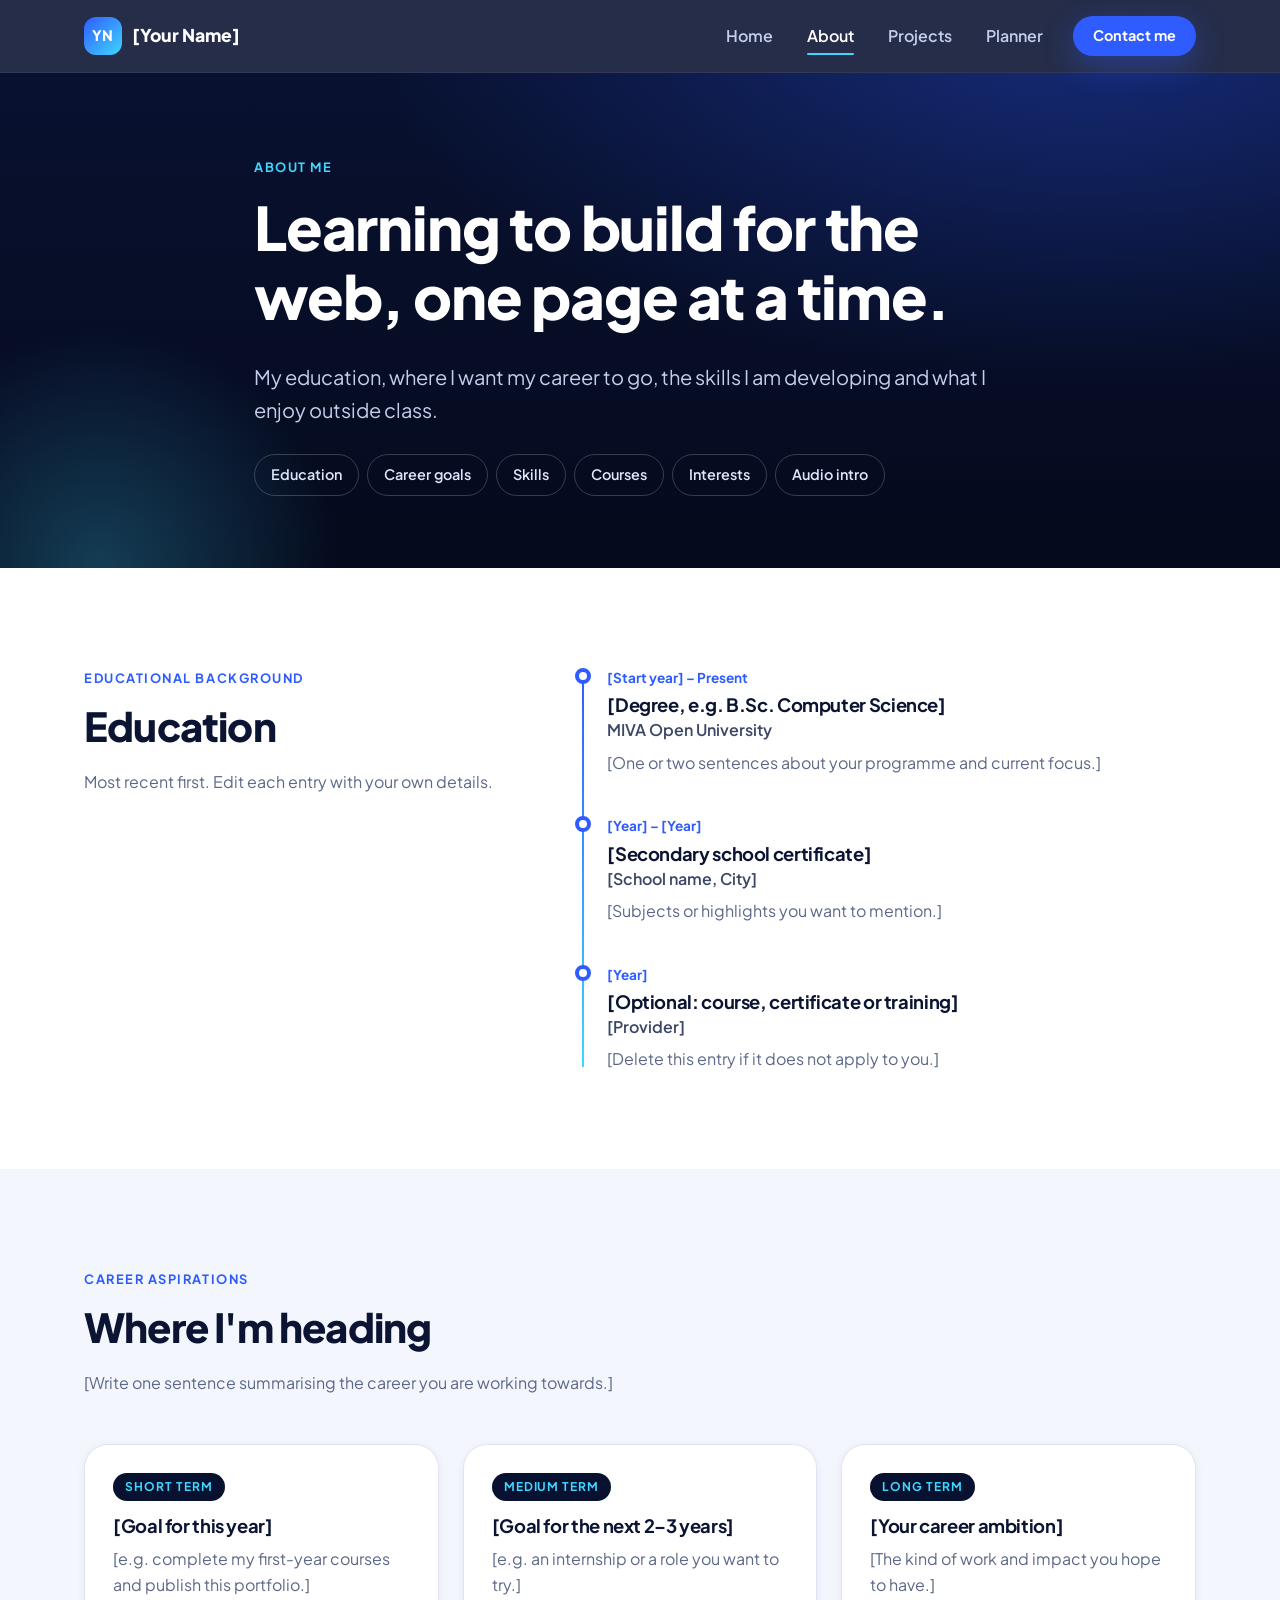
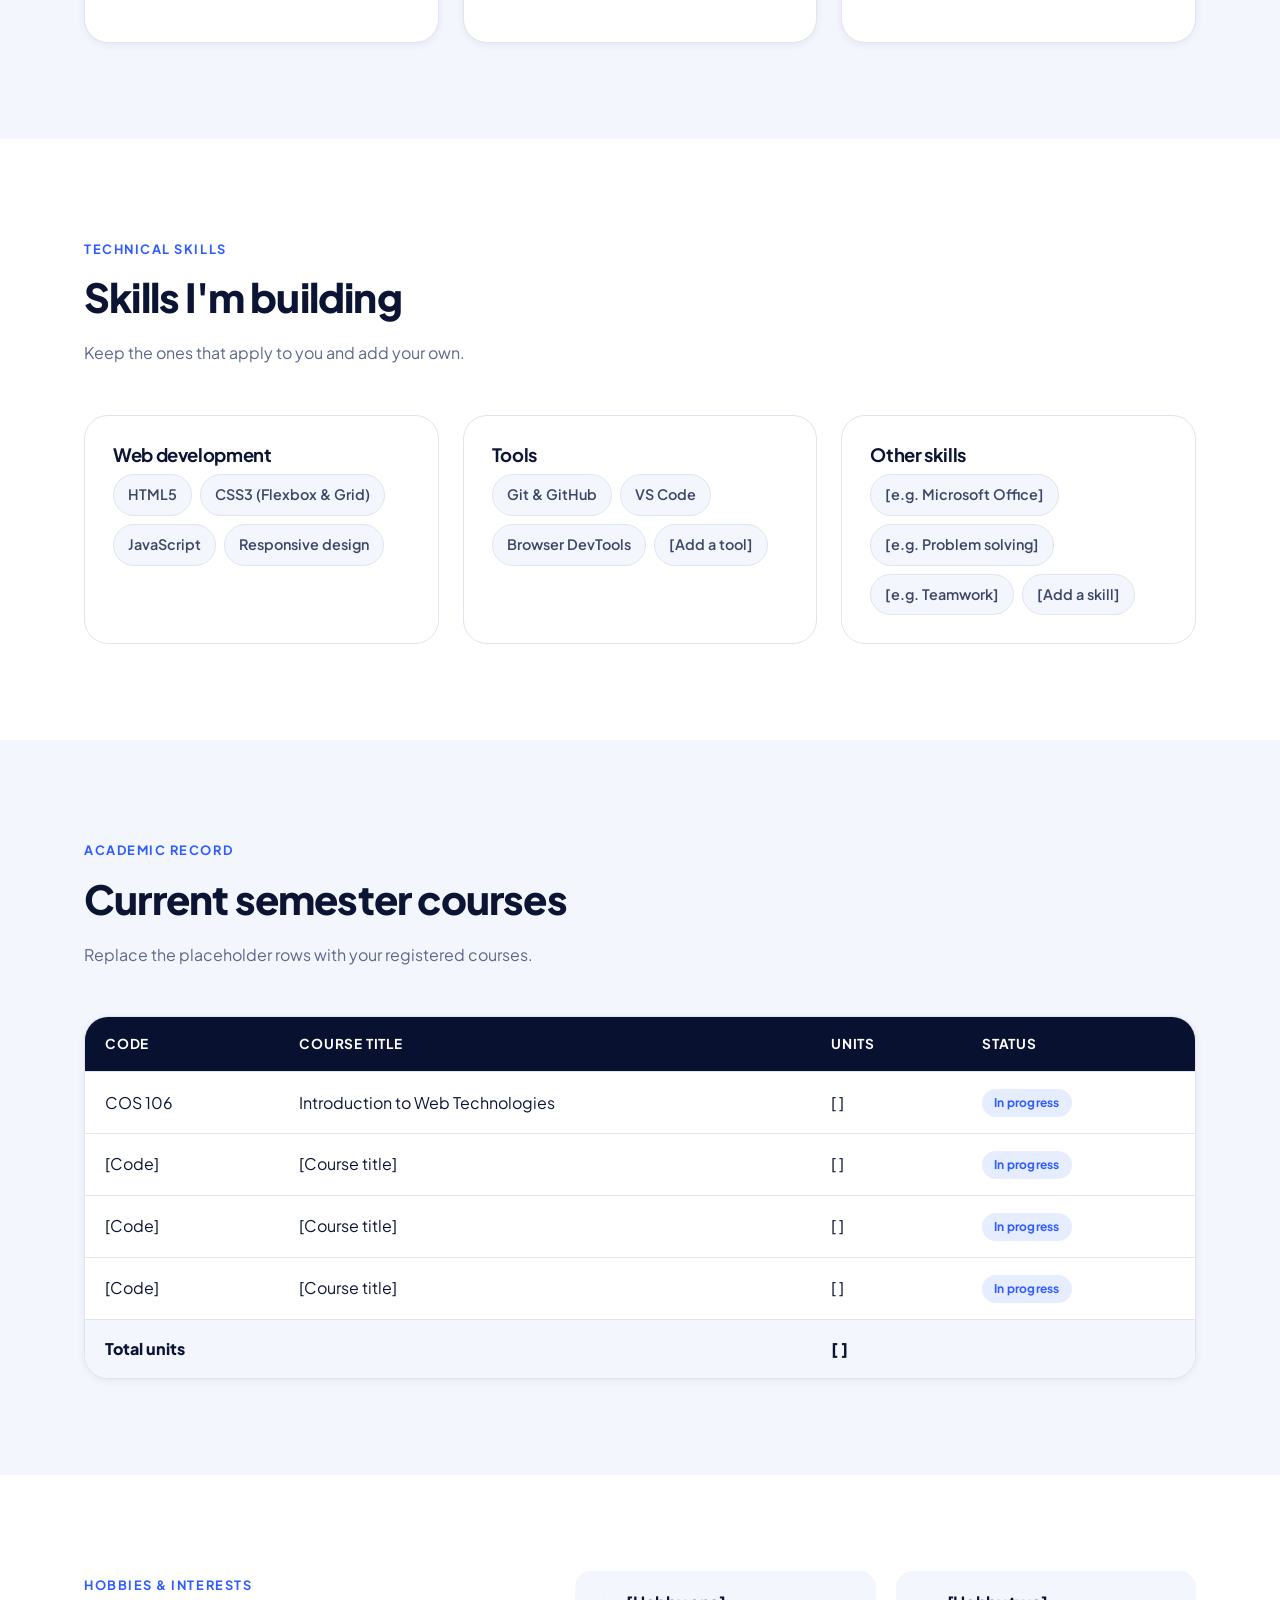
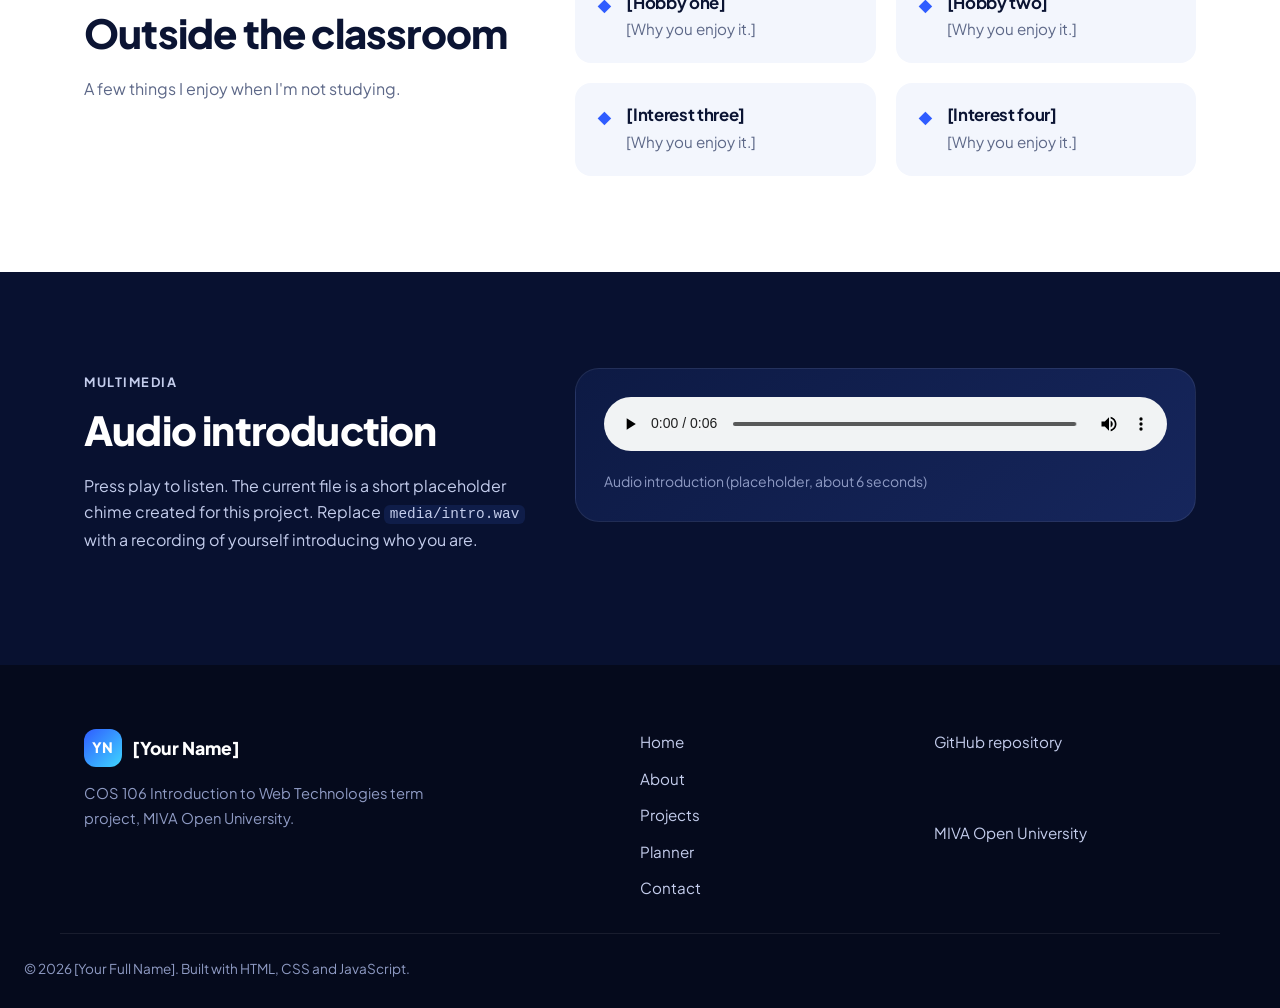
==== about.html @ 50771d1c "Add COS 106 student portfolio website Five-page responsive portfolio (home, about, projects, planner" ====
<!DOCTYPE html>
<html lang="en">
<head>
  <meta charset="UTF-8">
  <meta name="viewport" content="width=device-width, initial-scale=1.0">
  <meta name="description" content="Education, career aspirations, skills and interests of [Your Full Name].">
  <title>About | [Your Full Name] — Student Portfolio</title>
  <link rel="icon" href="images/favicon.svg" type="image/svg+xml">
  <link rel="preconnect" href="https://fonts.googleapis.com">
  <link rel="preconnect" href="https://fonts.gstatic.com" crossorigin>
  <link href="https://fonts.googleapis.com/css2?family=Plus+Jakarta+Sans:wght@400;500;600;700;800&display=swap" rel="stylesheet">
  <link rel="stylesheet" href="css/style.css">
</head>
<body>
  <a class="skip-link" href="#main">Skip to main content</a>

  <header class="site-header">
    <nav class="nav container" aria-label="Main navigation">
      <a class="brand" href="index.html" aria-label="Home">
        <span class="brand-mark" aria-hidden="true">YN</span>
        <span class="brand-text">[Your Name]</span>
      </a>
      <button class="nav-toggle" type="button" aria-expanded="false" aria-controls="nav-menu">
        <span class="nav-toggle-bar"></span><span class="nav-toggle-bar"></span><span class="nav-toggle-bar"></span>
        <span class="visually-hidden">Toggle menu</span>
      </button>
      <ul class="nav-menu" id="nav-menu">
        <li><a href="index.html">Home</a></li>
        <li><a href="about.html" aria-current="page">About</a></li>
        <li><a href="projects.html">Projects</a></li>
        <li><a href="planner.html">Planner</a></li>
        <li><a href="contact.html" class="btn btn-primary btn-sm">Contact me</a></li>
      </ul>
    </nav>
  </header>

  <main id="main">
    <section class="page-hero">
      <div class="hero-glow" aria-hidden="true"></div>
      <div class="container page-hero-inner reveal">
        <p class="eyebrow">About me</p>
        <h1>Learning to build for the web, one page at a time.</h1>
        <p class="lead">My education, where I want my career to go, the skills I am developing and what I enjoy outside class.</p>
        <nav class="chip-nav" aria-label="On this page">
          <a href="#education">Education</a>
          <a href="#career">Career goals</a>
          <a href="#skills">Skills</a>
          <a href="#courses">Courses</a>
          <a href="#interests">Interests</a>
          <a href="#audio">Audio intro</a>
        </nav>
      </div>
    </section>

    <!-- ===== Education ===== -->
    <section class="section" id="education" aria-labelledby="education-title">
      <div class="container split">
        <div class="reveal">
          <p class="eyebrow eyebrow-dark">Educational background</p>
          <h2 id="education-title">Education</h2>
          <p class="muted">Most recent first. Edit each entry with your own details.</p>
        </div>
        <!-- EDIT: replace each placeholder entry with your real education history -->
        <ol class="timeline reveal">
          <li>
            <span class="timeline-date">[Start year] – Present</span>
            <h3>[Degree, e.g. B.Sc. Computer Science]</h3>
            <p class="timeline-place">MIVA Open University</p>
            <p>[One or two sentences about your programme and current focus.]</p>
          </li>
          <li>
            <span class="timeline-date">[Year] – [Year]</span>
            <h3>[Secondary school certificate]</h3>
            <p class="timeline-place">[School name, City]</p>
            <p>[Subjects or highlights you want to mention.]</p>
          </li>
          <li>
            <span class="timeline-date">[Year]</span>
            <h3>[Optional: course, certificate or training]</h3>
            <p class="timeline-place">[Provider]</p>
            <p>[Delete this entry if it does not apply to you.]</p>
          </li>
        </ol>
      </div>
    </section>

    <!-- ===== Career aspirations ===== -->
    <section class="section section-alt" id="career" aria-labelledby="career-title">
      <div class="container">
        <div class="section-head reveal">
          <p class="eyebrow eyebrow-dark">Career aspirations</p>
          <h2 id="career-title">Where I'm heading</h2>
          <p class="muted">[Write one sentence summarising the career you are working towards.]</p>
        </div>
        <ul class="card-grid card-grid-3">
          <li class="card reveal">
            <span class="card-step">Short term</span>
            <h3>[Goal for this year]</h3>
            <p>[e.g. complete my first-year courses and publish this portfolio.]</p>
          </li>
          <li class="card reveal">
            <span class="card-step">Medium term</span>
            <h3>[Goal for the next 2–3 years]</h3>
            <p>[e.g. an internship or a role you want to try.]</p>
          </li>
          <li class="card reveal">
            <span class="card-step">Long term</span>
            <h3>[Your career ambition]</h3>
            <p>[The kind of work and impact you hope to have.]</p>
          </li>
        </ul>
      </div>
    </section>

    <!-- ===== Technical skills ===== -->
    <section class="section" id="skills" aria-labelledby="skills-title">
      <div class="container">
        <div class="section-head reveal">
          <p class="eyebrow eyebrow-dark">Technical skills</p>
          <h2 id="skills-title">Skills I'm building</h2>
          <p class="muted">Keep the ones that apply to you and add your own.</p>
        </div>
        <div class="skills-grid">
          <div class="skill-group reveal">
            <h3>Web development</h3>
            <ul class="tag-list">
              <li>HTML5</li>
              <li>CSS3 (Flexbox &amp; Grid)</li>
              <li>JavaScript</li>
              <li>Responsive design</li>
            </ul>
          </div>
          <div class="skill-group reveal">
            <h3>Tools</h3>
            <ul class="tag-list">
              <li>Git &amp; GitHub</li>
              <li>VS Code</li>
              <li>Browser DevTools</li>
              <li>[Add a tool]</li>
            </ul>
          </div>
          <div class="skill-group reveal">
            <h3>Other skills</h3>
            <ul class="tag-list">
              <li>[e.g. Microsoft Office]</li>
              <li>[e.g. Problem solving]</li>
              <li>[e.g. Teamwork]</li>
              <li>[Add a skill]</li>
            </ul>
          </div>
        </div>
      </div>
    </section>

    <!-- ===== Current courses (table) ===== -->
    <section class="section section-alt" id="courses" aria-labelledby="courses-title">
      <div class="container">
        <div class="section-head reveal">
          <p class="eyebrow eyebrow-dark">Academic record</p>
          <h2 id="courses-title">Current semester courses</h2>
          <p class="muted">Replace the placeholder rows with your registered courses.</p>
        </div>
        <div class="table-wrap reveal">
          <table class="data-table">
            <caption class="visually-hidden">Courses registered this semester</caption>
            <thead>
              <tr>
                <th scope="col">Code</th>
                <th scope="col">Course title</th>
                <th scope="col">Units</th>
                <th scope="col">Status</th>
              </tr>
            </thead>
            <tbody>
              <tr>
                <td data-label="Code">COS 106</td>
                <td data-label="Course title">Introduction to Web Technologies</td>
                <td data-label="Units">[ ]</td>
                <td data-label="Status"><span class="badge badge-blue">In progress</span></td>
              </tr>
              <tr>
                <td data-label="Code">[Code]</td>
                <td data-label="Course title">[Course title]</td>
                <td data-label="Units">[ ]</td>
                <td data-label="Status"><span class="badge badge-blue">In progress</span></td>
              </tr>
              <tr>
                <td data-label="Code">[Code]</td>
                <td data-label="Course title">[Course title]</td>
                <td data-label="Units">[ ]</td>
                <td data-label="Status"><span class="badge badge-blue">In progress</span></td>
              </tr>
              <tr>
                <td data-label="Code">[Code]</td>
                <td data-label="Course title">[Course title]</td>
                <td data-label="Units">[ ]</td>
                <td data-label="Status"><span class="badge badge-blue">In progress</span></td>
              </tr>
            </tbody>
            <tfoot>
              <tr>
                <th scope="row" colspan="2">Total units</th>
                <td colspan="2">[ ]</td>
              </tr>
            </tfoot>
          </table>
        </div>
      </div>
    </section>

    <!-- ===== Hobbies and interests ===== -->
    <section class="section" id="interests" aria-labelledby="interests-title">
      <div class="container split">
        <div class="reveal">
          <p class="eyebrow eyebrow-dark">Hobbies &amp; interests</p>
          <h2 id="interests-title">Outside the classroom</h2>
          <p class="muted">A few things I enjoy when I'm not studying.</p>
        </div>
        <!-- EDIT: replace with your own hobbies -->
        <ul class="interest-list reveal">
          <li><span class="interest-icon" aria-hidden="true">◆</span><div><h3>[Hobby one]</h3><p>[Why you enjoy it.]</p></div></li>
          <li><span class="interest-icon" aria-hidden="true">◆</span><div><h3>[Hobby two]</h3><p>[Why you enjoy it.]</p></div></li>
          <li><span class="interest-icon" aria-hidden="true">◆</span><div><h3>[Interest three]</h3><p>[Why you enjoy it.]</p></div></li>
          <li><span class="interest-icon" aria-hidden="true">◆</span><div><h3>[Interest four]</h3><p>[Why you enjoy it.]</p></div></li>
        </ul>
      </div>
    </section>

    <!-- ===== Multimedia ===== -->
    <section class="section section-dark" id="audio" aria-labelledby="audio-title">
      <div class="container split">
        <div class="reveal">
          <p class="eyebrow">Multimedia</p>
          <h2 id="audio-title">Audio introduction</h2>
          <p>
            Press play to listen. The current file is a short placeholder chime created for this project.
            Replace <code>media/intro.wav</code> with a recording of yourself introducing who you are.
          </p>
        </div>
        <figure class="media-card reveal">
          <audio controls preload="metadata">
            <source src="media/intro.wav" type="audio/wav">
            Your browser does not support the audio element.
            <a href="media/intro.wav">Download the audio file</a> instead.
          </audio>
          <figcaption>Audio introduction (placeholder, about 6 seconds)</figcaption>
        </figure>
      </div>
    </section>
  </main>

  <footer class="site-footer">
    <div class="container footer-grid">
      <div>
        <a class="brand" href="index.html"><span class="brand-mark" aria-hidden="true">YN</span><span class="brand-text">[Your Name]</span></a>
        <p class="footer-note">COS 106 Introduction to Web Technologies term project, MIVA Open University.</p>
      </div>
      <nav aria-label="Footer navigation">
        <ul class="footer-links">
          <li><a href="index.html">Home</a></li>
          <li><a href="about.html">About</a></li>
          <li><a href="projects.html">Projects</a></li>
          <li><a href="planner.html">Planner</a></li>
          <li><a href="contact.html">Contact</a></li>
        </ul>
      </nav>
      <ul class="footer-links">
        <li><a href="https://github.com/Hanszom/cos106-portfolio" target="_blank" rel="noopener">GitHub repository</a></li>
        <li><a href="https://miva.university" target="_blank" rel="noopener">MIVA Open University</a></li>
      </ul>
    </div>
    <p class="container copyright">© <span class="js-year">2026</span> [Your Full Name]. Built with HTML, CSS and JavaScript.</p>
  </footer>

  <script src="js/script.js"></script>
</body>
</html>
---- css/style.css ----
/* =========================================================
   COS 106 Student Portfolio — main stylesheet
   Sections:
   1. Design tokens (colours, spacing, type)
   2. Base / reset
   3. Layout helpers
   4. Buttons, links, badges, tags
   5. Header & navigation
   6. Hero & page hero
   7. Sections, cards, grids
   8. About page (timeline, skills, interests, media)
   9. Tables
   10. Projects page
   11. Forms (planner + contact)
   12. Planner
   13. Contact
   14. CTA band & footer
   15. Animations
   16. Responsive breakpoints
   ========================================================= */

/* ---------- 1. Design tokens ---------- */
:root {
  --navy-950: #050a1c;
  --navy-900: #081130;
  --navy-800: #0d1a44;
  --navy-700: #16265c;
  --blue-600: #2f5cff;
  --blue-500: #4170ff;
  --blue-400: #6b92ff;
  --blue-100: #e6edff;
  --cyan-400: #3fd6ff;
  --green-500: #19b37b;
  --green-100: #dcf7ec;
  --amber-500: #d98a0b;
  --amber-100: #fdf0d9;
  --red-500: #e0424f;
  --red-100: #fde6e8;

  --ink: #0b1433;
  --ink-soft: #3c4766;
  --muted: #5d6888;
  --line: #dfe4f0;
  --surface: #ffffff;
  --surface-alt: #f3f6fd;

  --radius-sm: 10px;
  --radius: 16px;
  --radius-lg: 24px;
  --shadow-sm: 0 2px 8px rgba(11, 20, 51, 0.06);
  --shadow: 0 12px 32px rgba(11, 20, 51, 0.10);
  --shadow-blue: 0 10px 30px rgba(47, 92, 255, 0.35);

  --font: "Plus Jakarta Sans", system-ui, -apple-system, "Segoe UI", Roboto, Arial, sans-serif;
  --container: 1160px;
  --header-h: 72px;
  --ease: cubic-bezier(0.22, 0.61, 0.36, 1);
}

/* ---------- 2. Base / reset ---------- */
*,
*::before,
*::after { box-sizing: border-box; }

html { scroll-behavior: smooth; scroll-padding-top: calc(var(--header-h) + 16px); }

body {
  margin: 0;
  font-family: var(--font);
  font-size: 1rem;
  line-height: 1.65;
  color: var(--ink);
  background: var(--surface);
  -webkit-font-smoothing: antialiased;
}

img, svg { display: block; max-width: 100%; }
img { height: auto; }

h1, h2, h3 { line-height: 1.15; margin: 0 0 0.5em; letter-spacing: -0.02em; }
h1 { font-size: clamp(2.2rem, 5vw, 3.75rem); font-weight: 800; }
h2 { font-size: clamp(1.7rem, 3.2vw, 2.5rem); font-weight: 800; }
h3 { font-size: 1.15rem; font-weight: 700; }
p { margin: 0 0 1em; }
ul, ol { margin: 0; padding: 0; }
code {
  font-family: ui-monospace, SFMono-Regular, Menlo, Consolas, monospace;
  font-size: 0.9em;
  background: rgba(65, 112, 255, 0.12);
  padding: 0.1em 0.4em;
  border-radius: 6px;
}

a { color: var(--blue-600); }

:focus-visible {
  outline: 3px solid var(--cyan-400);
  outline-offset: 3px;
  border-radius: 6px;
}

.visually-hidden {
  position: absolute !important;
  width: 1px; height: 1px;
  padding: 0; margin: -1px;
  overflow: hidden; clip: rect(0 0 0 0);
  white-space: nowrap; border: 0;
}

.skip-link {
  position: absolute;
  left: 16px; top: -60px;
  z-index: 200;
  background: var(--blue-600);
  color: #fff;
  padding: 10px 16px;
  border-radius: var(--radius-sm);
  font-weight: 700;
  text-decoration: none;
  transition: top 0.2s var(--ease);
}
.skip-link:focus { top: 12px; }

/* ---------- 3. Layout helpers ---------- */
.container {
  width: 100%;
  max-width: var(--container);
  margin-inline: auto;
  padding-inline: 24px;
}

.split {
  display: grid;
  grid-template-columns: minmax(0, 1fr) minmax(0, 1.4fr);
  gap: 48px;
  align-items: start;
}

.muted { color: var(--muted); }
.small { font-size: 0.875rem; }
.prose p { font-size: 1.075rem; color: var(--ink-soft); }

.eyebrow {
  display: inline-block;
  margin-bottom: 14px;
  font-size: 0.8rem;
  font-weight: 700;
  letter-spacing: 0.12em;
  text-transform: uppercase;
  color: var(--cyan-400);
}
.eyebrow-dark { color: var(--blue-600); }

.text-gradient {
  background: linear-gradient(90deg, var(--blue-400), var(--cyan-400));
  -webkit-background-clip: text;
  background-clip: text;
  color: transparent;
}

.lead { font-size: clamp(1.05rem, 1.6vw, 1.25rem); color: #c4cdec; max-width: 60ch; }

/* ---------- 4. Buttons, links, badges, tags ---------- */
.btn {
  display: inline-flex;
  align-items: center;
  justify-content: center;
  gap: 8px;
  padding: 14px 26px;
  border: 2px solid transparent;
  border-radius: 999px;
  font: inherit;
  font-weight: 700;
  font-size: 1rem;
  line-height: 1.2;
  text-decoration: none;
  cursor: pointer;
  transition: transform 0.2s var(--ease), box-shadow 0.2s var(--ease), background-color 0.2s var(--ease), color 0.2s var(--ease), border-color 0.2s var(--ease);
}
.btn:hover { transform: translateY(-2px); }
.btn:active { transform: translateY(0); }
.btn-sm { padding: 9px 18px; font-size: 0.9rem; }
.btn-block { width: 100%; }

.btn-primary { background: var(--blue-600); color: #fff; box-shadow: var(--shadow-blue); }
.btn-primary:hover { background: var(--blue-500); }

.btn-ghost { background: rgba(255, 255, 255, 0.06); color: #fff; border-color: rgba(255, 255, 255, 0.25); }
.btn-ghost:hover { background: rgba(255, 255, 255, 0.14); border-color: rgba(255, 255, 255, 0.5); }

.btn-outline { background: transparent; color: var(--blue-600); border-color: var(--blue-600); }
.btn-outline:hover { background: var(--blue-600); color: #fff; }

.btn-light { background: #fff; color: var(--navy-900); }
.btn-light:hover { box-shadow: 0 10px 30px rgba(0, 0, 0, 0.25); }

.btn-row { display: flex; flex-wrap: wrap; gap: 12px; }

.text-link {
  display: inline-flex;
  align-items: center;
  gap: 6px;
  font-weight: 700;
  color: var(--blue-600);
  text-decoration: none;
}
.text-link span { transition: transform 0.2s var(--ease); }
.text-link:hover span { transform: translateX(4px); }

.badge {
  display: inline-block;
  padding: 4px 12px;
  border-radius: 999px;
  font-size: 0.75rem;
  font-weight: 700;
  letter-spacing: 0.02em;
}
.badge-blue { background: var(--blue-100); color: var(--blue-600); }
.badge-green { background: var(--green-100); color: #0d7a52; }
.badge-amber { background: var(--amber-100); color: #8a5500; }
.badge-red { background: var(--red-100); color: #b0202d; }

.tag-list { list-style: none; display: flex; flex-wrap: wrap; gap: 8px; }
.tag-list li {
  padding: 8px 14px;
  background: var(--surface-alt);
  border: 1px solid var(--line);
  border-radius: 999px;
  font-size: 0.9rem;
  font-weight: 600;
  color: var(--ink-soft);
  transition: border-color 0.2s, color 0.2s, transform 0.2s;
}
.tag-list li:hover { border-color: var(--blue-400); color: var(--blue-600); transform: translateY(-2px); }
.tag-list-sm li { padding: 4px 10px; font-size: 0.8rem; }

/* ---------- 5. Header & navigation ---------- */
.site-header {
  position: sticky;
  top: 0;
  z-index: 100;
  background: rgba(8, 17, 48, 0.88);
  backdrop-filter: saturate(160%) blur(14px);
  -webkit-backdrop-filter: saturate(160%) blur(14px);
  border-bottom: 1px solid rgba(255, 255, 255, 0.06);
  transition: box-shadow 0.3s var(--ease);
}
.site-header.is-scrolled { box-shadow: 0 8px 24px rgba(0, 0, 0, 0.3); }

.nav {
  display: flex;
  align-items: center;
  justify-content: space-between;
  height: var(--header-h);
}

.brand {
  display: inline-flex;
  align-items: center;
  gap: 10px;
  color: #fff;
  text-decoration: none;
  font-weight: 800;
  font-size: 1.1rem;
}
.brand-mark {
  display: grid;
  place-items: center;
  width: 38px; height: 38px;
  border-radius: 12px;
  background: linear-gradient(135deg, var(--blue-600), var(--cyan-400));
  font-size: 0.9rem;
  letter-spacing: 0.02em;
}

.nav-menu {
  list-style: none;
  display: flex;
  align-items: center;
  gap: 6px;
}
.nav-menu a:not(.btn) {
  position: relative;
  display: block;
  padding: 10px 14px;
  color: #c4cdec;
  text-decoration: none;
  font-weight: 600;
  border-radius: 10px;
  transition: color 0.2s, background-color 0.2s;
}
.nav-menu a:not(.btn):hover { color: #fff; background: rgba(255, 255, 255, 0.06); }
.nav-menu a:not(.btn)[aria-current="page"] { color: #fff; }
.nav-menu a:not(.btn)[aria-current="page"]::after {
  content: "";
  position: absolute;
  left: 14px; right: 14px; bottom: 4px;
  height: 2px;
  border-radius: 2px;
  background: var(--cyan-400);
}
.nav-menu li:last-child { margin-left: 10px; }
.nav-menu .btn[aria-current="page"] { background: var(--blue-500); box-shadow: 0 0 0 3px rgba(63, 214, 255, 0.35); }

.nav-toggle {
  display: none;
  width: 44px; height: 44px;
  padding: 10px;
  border: 1px solid rgba(255, 255, 255, 0.2);
  border-radius: 12px;
  background: transparent;
  cursor: pointer;
}
.nav-toggle-bar {
  display: block;
  height: 2px;
  margin: 4px 0;
  background: #fff;
  border-radius: 2px;
  transition: transform 0.3s var(--ease), opacity 0.2s;
}
.nav-toggle[aria-expanded="true"] .nav-toggle-bar:nth-child(1) { transform: translateY(6px) rotate(45deg); }
.nav-toggle[aria-expanded="true"] .nav-toggle-bar:nth-child(2) { opacity: 0; }
.nav-toggle[aria-expanded="true"] .nav-toggle-bar:nth-child(3) { transform: translateY(-6px) rotate(-45deg); }

/* ---------- 6. Hero & page hero ---------- */
.hero,
.page-hero {
  position: relative;
  overflow: hidden;
  color: #fff;
  background:
    radial-gradient(1200px 600px at 85% -10%, rgba(47, 92, 255, 0.35), transparent 60%),
    linear-gradient(180deg, var(--navy-900) 0%, var(--navy-950) 100%);
}
.hero { padding: 80px 0 100px; }
.page-hero { padding: 80px 0 72px; }
.page-hero-compact { padding: 64px 0 56px; }

.hero-glow {
  position: absolute;
  width: 520px; height: 520px;
  left: -160px; bottom: -260px;
  background: radial-gradient(circle, rgba(63, 214, 255, 0.25), transparent 65%);
  pointer-events: none;
  animation: float 12s ease-in-out infinite;
}

.hero-grid {
  position: relative;
  display: grid;
  grid-template-columns: 1.2fr 0.8fr;
  gap: 56px;
  align-items: center;
}

.hero-facts {
  list-style: none;
  display: flex;
  flex-wrap: wrap;
  gap: 32px;
  margin-top: 40px;
  padding-top: 28px;
  border-top: 1px solid rgba(255, 255, 255, 0.1);
}
.hero-facts strong { display: block; font-size: 1.05rem; }
.hero-facts span { font-size: 0.85rem; color: #8f9bc4; }

.hero-photo {
  position: relative;
  margin: 0;
  justify-self: center;
  max-width: 400px;
}
.hero-photo::before {
  content: "";
  position: absolute;
  inset: -14px;
  border-radius: 32px;
  background: linear-gradient(140deg, var(--blue-600), var(--cyan-400));
  opacity: 0.55;
  filter: blur(22px);
  z-index: 0;
}
.hero-photo img {
  position: relative;
  z-index: 1;
  width: 100%;
  aspect-ratio: 11 / 13;
  object-fit: cover;
  border-radius: 28px;
  border: 1px solid rgba(255, 255, 255, 0.15);
  background: var(--navy-800);
}
.photo-badge {
  position: absolute;
  z-index: 2;
  left: 50%; bottom: -18px;
  transform: translateX(-50%);
  display: inline-flex;
  align-items: center;
  gap: 8px;
  white-space: nowrap;
  padding: 10px 18px;
  border-radius: 999px;
  background: #fff;
  color: var(--ink);
  font-size: 0.85rem;
  font-weight: 700;
  box-shadow: var(--shadow);
}
.dot {
  width: 9px; height: 9px;
  border-radius: 50%;
  background: var(--green-500);
  box-shadow: 0 0 0 0 rgba(25, 179, 123, 0.6);
  animation: pulse 2s infinite;
}

.page-hero-inner { position: relative; max-width: 820px; }

.chip-nav { display: flex; flex-wrap: wrap; gap: 8px; margin-top: 28px; }
.chip-nav a {
  padding: 8px 16px;
  border-radius: 999px;
  border: 1px solid rgba(255, 255, 255, 0.2);
  color: #dfe5fb;
  text-decoration: none;
  font-size: 0.9rem;
  font-weight: 600;
  transition: background-color 0.2s, border-color 0.2s;
}
.chip-nav a:hover { background: rgba(255, 255, 255, 0.1); border-color: var(--cyan-400); }

/* ---------- 7. Sections, cards, grids ---------- */
.section { padding: 96px 0; }
.section-alt { background: var(--surface-alt); }
.section-dark { background: var(--navy-900); color: #fff; }
.section-dark p { color: #c4cdec; }
.section-head { max-width: 640px; margin-bottom: 48px; }

.card-grid {
  list-style: none;
  display: grid;
  grid-template-columns: repeat(4, minmax(0, 1fr));
  gap: 24px;
}
.card-grid-3 { grid-template-columns: repeat(3, minmax(0, 1fr)); }

.card {
  display: flex;
  flex-direction: column;
  padding: 28px;
  background: var(--surface);
  border: 1px solid var(--line);
  border-radius: var(--radius-lg);
  box-shadow: var(--shadow-sm);
  transition: transform 0.3s var(--ease), box-shadow 0.3s var(--ease), border-color 0.3s;
}
.card:hover { transform: translateY(-6px); box-shadow: var(--shadow); border-color: var(--blue-400); }
.card p { color: var(--muted); flex: 1; }

.card-icon {
  display: grid;
  place-items: center;
  width: 52px; height: 52px;
  margin-bottom: 20px;
  border-radius: 14px;
  background: var(--blue-100);
}
.card-icon svg { width: 26px; height: 26px; fill: var(--blue-600); }

.card-step {
  align-self: flex-start;
  margin-bottom: 14px;
  padding: 4px 12px;
  border-radius: 999px;
  background: var(--navy-900);
  color: var(--cyan-400);
  font-size: 0.75rem;
  font-weight: 700;
  text-transform: uppercase;
  letter-spacing: 0.08em;
}

/* ---------- 8. About page ---------- */
.timeline { list-style: none; position: relative; padding-left: 32px; }
.timeline::before {
  content: "";
  position: absolute;
  left: 7px; top: 6px; bottom: 6px;
  width: 2px;
  background: linear-gradient(var(--blue-600), var(--cyan-400));
}
.timeline li { position: relative; padding-bottom: 36px; }
.timeline li:last-child { padding-bottom: 0; }
.timeline li::before {
  content: "";
  position: absolute;
  left: -32px; top: 4px;
  width: 16px; height: 16px;
  border-radius: 50%;
  background: #fff;
  border: 4px solid var(--blue-600);
}
.timeline-date { font-size: 0.85rem; font-weight: 700; color: var(--blue-600); }
.timeline h3 { margin: 4px 0 2px; }
.timeline-place { margin: 0 0 6px; font-weight: 600; color: var(--ink-soft); }
.timeline p:last-child { color: var(--muted); margin: 0; }

.skills-grid { display: grid; grid-template-columns: repeat(3, minmax(0, 1fr)); gap: 24px; }
.skill-group {
  padding: 28px;
  border: 1px solid var(--line);
  border-radius: var(--radius-lg);
  background: var(--surface);
}

.interest-list { list-style: none; display: grid; grid-template-columns: repeat(2, minmax(0, 1fr)); gap: 20px; }
.interest-list li {
  display: flex;
  gap: 14px;
  padding: 22px;
  border-radius: var(--radius);
  background: var(--surface-alt);
  transition: transform 0.25s var(--ease), background-color 0.25s;
}
.interest-list li:hover { transform: translateY(-4px); background: var(--blue-100); }
.interest-list h3 { margin: 0 0 4px; font-size: 1.05rem; }
.interest-list p { margin: 0; color: var(--muted); font-size: 0.95rem; }
.interest-icon { color: var(--blue-600); font-size: 1.1rem; line-height: 1.5; }

.media-card {
  margin: 0;
  padding: 28px;
  border-radius: var(--radius-lg);
  background: linear-gradient(140deg, var(--navy-800), var(--navy-700));
  border: 1px solid rgba(255, 255, 255, 0.08);
}
.media-card audio { width: 100%; }
.media-card figcaption { margin-top: 12px; font-size: 0.875rem; color: #8f9bc4; }

/* ---------- 9. Tables ---------- */
.table-wrap {
  overflow-x: auto;
  border-radius: var(--radius-lg);
  border: 1px solid var(--line);
  background: var(--surface);
  box-shadow: var(--shadow-sm);
}
.data-table { width: 100%; border-collapse: collapse; text-align: left; }
.data-table th,
.data-table td { padding: 16px 20px; border-bottom: 1px solid var(--line); }
.data-table thead th {
  background: var(--navy-900);
  color: #fff;
  font-size: 0.85rem;
  text-transform: uppercase;
  letter-spacing: 0.06em;
}
.data-table tbody tr { transition: background-color 0.2s; }
.data-table tbody tr:hover { background: var(--surface-alt); }
.data-table tbody th { font-weight: 700; }
.data-table tfoot th,
.data-table tfoot td { font-weight: 800; border-bottom: 0; background: var(--surface-alt); }

/* ---------- 10. Projects page ---------- */
.filter-bar { display: flex; flex-wrap: wrap; gap: 8px; }
.page-hero .filter-bar { margin-top: 28px; }
.filter-btn {
  padding: 8px 18px;
  border-radius: 999px;
  border: 1px solid var(--line);
  background: var(--surface);
  color: var(--ink-soft);
  font: inherit;
  font-size: 0.9rem;
  font-weight: 600;
  cursor: pointer;
  transition: background-color 0.2s, color 0.2s, border-color 0.2s;
}
.filter-btn:hover { border-color: var(--blue-400); color: var(--blue-600); }
.filter-btn.is-active { background: var(--blue-600); border-color: var(--blue-600); color: #fff; }
.page-hero .filter-btn { background: transparent; border-color: rgba(255, 255, 255, 0.25); color: #dfe5fb; }
.page-hero .filter-btn.is-active { background: var(--blue-600); border-color: var(--blue-600); color: #fff; }

.filter-status:empty { display: none; }

.project-list { display: grid; gap: 32px; }
.project-card {
  display: grid;
  grid-template-columns: 1.1fr 1fr;
  gap: 0;
  border: 1px solid var(--line);
  border-radius: var(--radius-lg);
  overflow: hidden;
  background: var(--surface);
  box-shadow: var(--shadow-sm);
  transition: transform 0.3s var(--ease), box-shadow 0.3s var(--ease);
}
.project-card:hover { transform: translateY(-4px); box-shadow: var(--shadow); }
.project-card:nth-child(even) .project-media { order: 2; }
.project-card[hidden] { display: none; }

.project-media { margin: 0; background: var(--navy-900); overflow: hidden; }
.project-media img {
  width: 100%; height: 100%;
  object-fit: cover;
  transition: transform 0.6s var(--ease);
}
.project-card:hover .project-media img { transform: scale(1.04); }

.project-body { padding: 36px; display: flex; flex-direction: column; gap: 14px; align-items: flex-start; }
.project-body h2 { font-size: 1.6rem; margin: 0; }
.project-body p { margin: 0; color: var(--muted); }
.project-body .btn-row { margin-top: 8px; }

.sim-note {
  margin: 0;
  padding: 10px 14px;
  border-radius: var(--radius-sm);
  background: var(--amber-100);
  color: #6e4400 !important;
  font-size: 0.9rem;
  font-weight: 600;
}

/* ---------- 11. Forms ---------- */
.panel {
  padding: 32px;
  border: 1px solid var(--line);
  border-radius: var(--radius-lg);
  background: var(--surface);
  box-shadow: var(--shadow-sm);
}
.panel-dark { background: var(--navy-900); border-color: var(--navy-800); color: #fff; }
.panel-title { font-size: 1.3rem; margin-bottom: 18px; }

.form { display: grid; gap: 18px; }
.field { display: grid; gap: 6px; min-width: 0; align-content: start; }
.field-row { display: grid; grid-template-columns: 1fr 1fr; gap: 16px; }
.field label { font-weight: 700; font-size: 0.92rem; }
.req { color: var(--red-500); }

.field input,
.field select,
.field textarea {
  width: 100%;
  padding: 13px 16px;
  font: inherit;
  color: var(--ink);
  background: var(--surface-alt);
  border: 1.5px solid var(--line);
  border-radius: var(--radius-sm);
  transition: border-color 0.2s, box-shadow 0.2s, background-color 0.2s;
}
.field textarea { resize: vertical; min-height: 140px; }
.field input:hover,
.field select:hover,
.field textarea:hover { border-color: #c3cbe0; }
.field input:focus,
.field select:focus,
.field textarea:focus {
  outline: none;
  background: #fff;
  border-color: var(--blue-500);
  box-shadow: 0 0 0 4px rgba(65, 112, 255, 0.18);
}
.field .is-invalid,
.field .is-invalid:hover { border-color: var(--red-500); background: #fff8f8; }
.field .is-invalid:focus { box-shadow: 0 0 0 4px rgba(224, 66, 79, 0.18); border-color: var(--red-500); }
.field .is-valid,
.field .is-valid:hover { border-color: var(--green-500); }

.field-hint { margin: 0; font-size: 0.82rem; color: var(--muted); }
.field-error { margin: 0; font-size: 0.85rem; font-weight: 600; color: #c22a37; min-height: 0; }
.field-error:empty { display: none; }
.field-error:not(:empty)::before { content: "⚠ "; }

.form-note { margin: 0; text-align: center; }

/* ---------- 12. Planner ---------- */
.planner-section { padding-top: 56px; }
.planner-layout {
  display: grid;
  grid-template-columns: 360px minmax(0, 1fr);
  gap: 28px;
  align-items: start;
}
.planner-form-panel { position: sticky; top: calc(var(--header-h) + 20px); }

.stats { display: grid; grid-template-columns: repeat(3, 1fr); gap: 12px; }
.stat {
  padding: 16px;
  border-radius: var(--radius);
  background: var(--surface-alt);
  text-align: center;
}
.stat-value { display: block; font-size: 1.8rem; font-weight: 800; color: var(--blue-600); line-height: 1.2; }
.stat-label { font-size: 0.8rem; font-weight: 700; color: var(--muted); text-transform: uppercase; letter-spacing: 0.06em; }

.progress { height: 10px; margin-top: 20px; border-radius: 999px; background: var(--surface-alt); overflow: hidden; }
.progress-bar {
  width: 0;
  height: 100%;
  border-radius: inherit;
  background: linear-gradient(90deg, var(--blue-600), var(--cyan-400));
  transition: width 0.5s var(--ease);
}
.progress-text { margin: 8px 0 0; font-size: 0.875rem; }

.list-toolbar {
  display: flex;
  flex-wrap: wrap;
  justify-content: space-between;
  align-items: center;
  gap: 12px;
  margin: 24px 0 16px;
  padding-top: 20px;
  border-top: 1px solid var(--line);
}

.task-list { list-style: none; display: grid; gap: 10px; }
.task {
  display: flex;
  align-items: center;
  gap: 14px;
  padding: 14px 16px;
  border: 1px solid var(--line);
  border-left: 4px solid var(--blue-500);
  border-radius: var(--radius);
  background: var(--surface);
  transition: background-color 0.25s, opacity 0.25s, transform 0.25s, border-color 0.25s;
}
.task.is-new { animation: slideIn 0.35s var(--ease); }
.task:hover { border-color: #c3cbe0; border-left-color: inherit; }
.task.priority-high { border-left-color: var(--red-500); }
.task.priority-medium { border-left-color: var(--amber-500); }
.task.priority-low { border-left-color: var(--green-500); }
.task.is-removing { opacity: 0; transform: translateX(24px); }

.task-check {
  flex: none;
  width: 24px; height: 24px;
  margin: 0;
  accent-color: var(--blue-600);
  cursor: pointer;
}
.task-content { flex: 1; min-width: 0; }
.task-title { margin: 0; font-weight: 700; overflow-wrap: anywhere; transition: color 0.2s; }
.task-meta { display: flex; flex-wrap: wrap; gap: 6px 12px; margin-top: 4px; font-size: 0.82rem; color: var(--muted); }
.task-meta .overdue { color: #c22a37; font-weight: 700; }

.task.is-done { background: var(--surface-alt); }
.task.is-done .task-title { color: var(--muted); text-decoration: line-through; }

.task-delete {
  flex: none;
  display: grid;
  place-items: center;
  width: 38px; height: 38px;
  border: 0;
  border-radius: 10px;
  background: transparent;
  color: var(--muted);
  cursor: pointer;
  transition: background-color 0.2s, color 0.2s;
}
.task-delete svg { width: 20px; height: 20px; fill: currentColor; }
.task-delete:hover { background: var(--red-100); color: var(--red-500); }

.empty-state { padding: 40px 16px; text-align: center; color: var(--muted); }
.empty-state svg { width: 48px; height: 48px; margin: 0 auto 12px; fill: #c3cbe0; }
.empty-state p { margin: 0; }
.empty-state[hidden] { display: none; }

.timetable tbody th { color: var(--blue-600); }

/* ---------- 13. Contact ---------- */
.contact-layout {
  display: grid;
  grid-template-columns: minmax(0, 1.5fr) minmax(0, 1fr);
  gap: 28px;
  align-items: start;
}
.contact-aside { display: grid; gap: 24px; }
.contact-list { list-style: none; display: grid; gap: 20px; }
.contact-list li { display: flex; gap: 14px; align-items: center; }
.contact-icon {
  flex: none;
  display: grid; place-items: center;
  width: 44px; height: 44px;
  border-radius: 12px;
  background: rgba(65, 112, 255, 0.18);
}
.contact-icon svg { width: 22px; height: 22px; fill: var(--cyan-400); }
.contact-label { display: block; font-size: 0.78rem; text-transform: uppercase; letter-spacing: 0.08em; color: #8f9bc4; font-weight: 700; }
.contact-list a { color: #fff; font-weight: 600; text-decoration: none; overflow-wrap: anywhere; }
.contact-list a:hover { color: var(--cyan-400); text-decoration: underline; }

.form-success {
  margin-bottom: 20px;
  padding: 18px 20px;
  border-radius: var(--radius);
  background: var(--green-100);
  border: 1px solid #a9e8cf;
  color: #0b5e40;
  animation: slideIn 0.4s var(--ease);
}
.form-success strong { display: block; margin-bottom: 4px; font-size: 1.05rem; }
.form-success p { margin: 0; }
.form-success:focus { outline: none; }

/* ---------- 14. CTA band & footer ---------- */
.cta-band {
  padding: 72px 0;
  background:
    radial-gradient(600px 300px at 90% 0%, rgba(63, 214, 255, 0.35), transparent 60%),
    linear-gradient(120deg, var(--blue-600), #1d3fd6);
  color: #fff;
}
.cta-inner { display: flex; justify-content: space-between; align-items: center; gap: 32px; }
.cta-inner h2 { margin-bottom: 8px; }
.cta-inner p { margin: 0; color: #dbe4ff; }

.site-footer { background: var(--navy-950); color: #8f9bc4; padding: 64px 0 28px; }
.footer-grid {
  display: grid;
  grid-template-columns: 2fr 1fr 1fr;
  gap: 32px;
  padding-bottom: 32px;
  border-bottom: 1px solid rgba(255, 255, 255, 0.08);
}
.footer-note { margin-top: 14px; max-width: 36ch; font-size: 0.92rem; }
.footer-links { list-style: none; display: grid; gap: 10px; }
.footer-links a { color: #c4cdec; text-decoration: none; font-size: 0.95rem; transition: color 0.2s; }
.footer-links a:hover { color: var(--cyan-400); }
.copyright { margin: 0; padding-top: 24px; font-size: 0.85rem; }

/* ---------- 15. Animations ---------- */
@keyframes float {
  0%, 100% { transform: translate(0, 0); }
  50% { transform: translate(40px, -30px); }
}
@keyframes pulse {
  0% { box-shadow: 0 0 0 0 rgba(25, 179, 123, 0.6); }
  70% { box-shadow: 0 0 0 10px rgba(25, 179, 123, 0); }
  100% { box-shadow: 0 0 0 0 rgba(25, 179, 123, 0); }
}
@keyframes slideIn {
  from { opacity: 0; transform: translateY(-8px); }
  to { opacity: 1; transform: translateY(0); }
}

/* Scroll reveal: only hide elements once JavaScript has confirmed it is running */
.js .reveal { opacity: 0; transform: translateY(24px); transition: opacity 0.7s var(--ease), transform 0.7s var(--ease); }
.js .reveal.is-visible { opacity: 1; transform: none; }

@media (prefers-reduced-motion: reduce) {
  *, *::before, *::after { animation-duration: 0.01ms !important; animation-iteration-count: 1 !important; transition-duration: 0.01ms !important; }
  html { scroll-behavior: auto; }
  .js .reveal { opacity: 1; transform: none; }
}

/* ---------- 16. Responsive breakpoints ---------- */
@media (max-width: 1024px) {
  .card-grid { grid-template-columns: repeat(2, minmax(0, 1fr)); }
  .planner-layout { grid-template-columns: 1fr; }
  .planner-form-panel { position: static; }
}

@media (max-width: 860px) {
  /* Mobile navigation: collapsible menu */
  .nav-toggle { display: block; }
  .nav-menu {
    position: absolute;
    top: var(--header-h);
    left: 0; right: 0;
    flex-direction: column;
    align-items: stretch;
    gap: 4px;
    padding: 16px 24px 24px;
    background: var(--navy-900);
    border-bottom: 1px solid rgba(255, 255, 255, 0.08);
    box-shadow: 0 20px 30px rgba(0, 0, 0, 0.35);
    opacity: 0;
    visibility: hidden;
    transform: translateY(-10px);
    transition: opacity 0.25s var(--ease), transform 0.25s var(--ease), visibility 0.25s;
  }
  .nav-menu.is-open { opacity: 1; visibility: visible; transform: none; }
  .nav-menu a:not(.btn) { padding: 14px 12px; }
  .nav-menu a:not(.btn)[aria-current="page"] { background: rgba(255, 255, 255, 0.08); }
  .nav-menu a:not(.btn)[aria-current="page"]::after { left: 0; right: auto; top: 12px; bottom: 12px; width: 3px; height: auto; }
  .nav-menu li:last-child { margin: 10px 0 0; }
  .nav-menu .btn { width: 100%; padding: 14px; }

  .hero { padding: 56px 0 80px; }
  .hero-grid { grid-template-columns: 1fr; gap: 56px; }
  .hero-photo { order: -1; max-width: 300px; }
  .split { grid-template-columns: 1fr; gap: 24px; }
  .section { padding: 72px 0; }
  .card-grid-3,
  .skills-grid { grid-template-columns: 1fr; }
  .project-card { grid-template-columns: 1fr; }
  .project-card:nth-child(even) .project-media { order: 0; }
  .project-media img { aspect-ratio: 16 / 10; height: auto; }
  .contact-layout { grid-template-columns: 1fr; }
  .cta-inner { flex-direction: column; align-items: flex-start; }
  .footer-grid { grid-template-columns: 1fr 1fr; }
  .footer-grid > div:first-child { grid-column: 1 / -1; }
}

@media (max-width: 600px) {
  .container { padding-inline: 16px; }
  .card-grid,
  .interest-list,
  .field-row { grid-template-columns: 1fr; }
  .hero-facts { gap: 20px; }
  .panel { padding: 22px; }
  .project-body { padding: 24px; }
  .btn-row .btn { flex: 1 1 auto; }

  /* Tables become stacked cards on small screens */
  .data-table thead { display: none; }
  .data-table,
  .data-table tbody,
  .data-table tr,
  .data-table td,
  .data-table tbody th { display: block; width: 100%; }
  .data-table tr { padding: 12px 0; border-bottom: 1px solid var(--line); }
  .data-table td,
  .data-table tbody th { padding: 6px 18px; border: 0; }
  .data-table td[data-label]::before {
    content: attr(data-label);
    display: block;
    font-size: 0.72rem;
    font-weight: 700;
    text-transform: uppercase;
    letter-spacing: 0.06em;
    color: var(--muted);
  }
  .data-table tfoot tr { display: flex; justify-content: space-between; padding: 12px 18px; }
  .data-table tfoot th,
  .data-table tfoot td { display: inline; width: auto; padding: 0; }

  .task { padding: 12px; gap: 10px; }
  .stat-value { font-size: 1.5rem; }
}
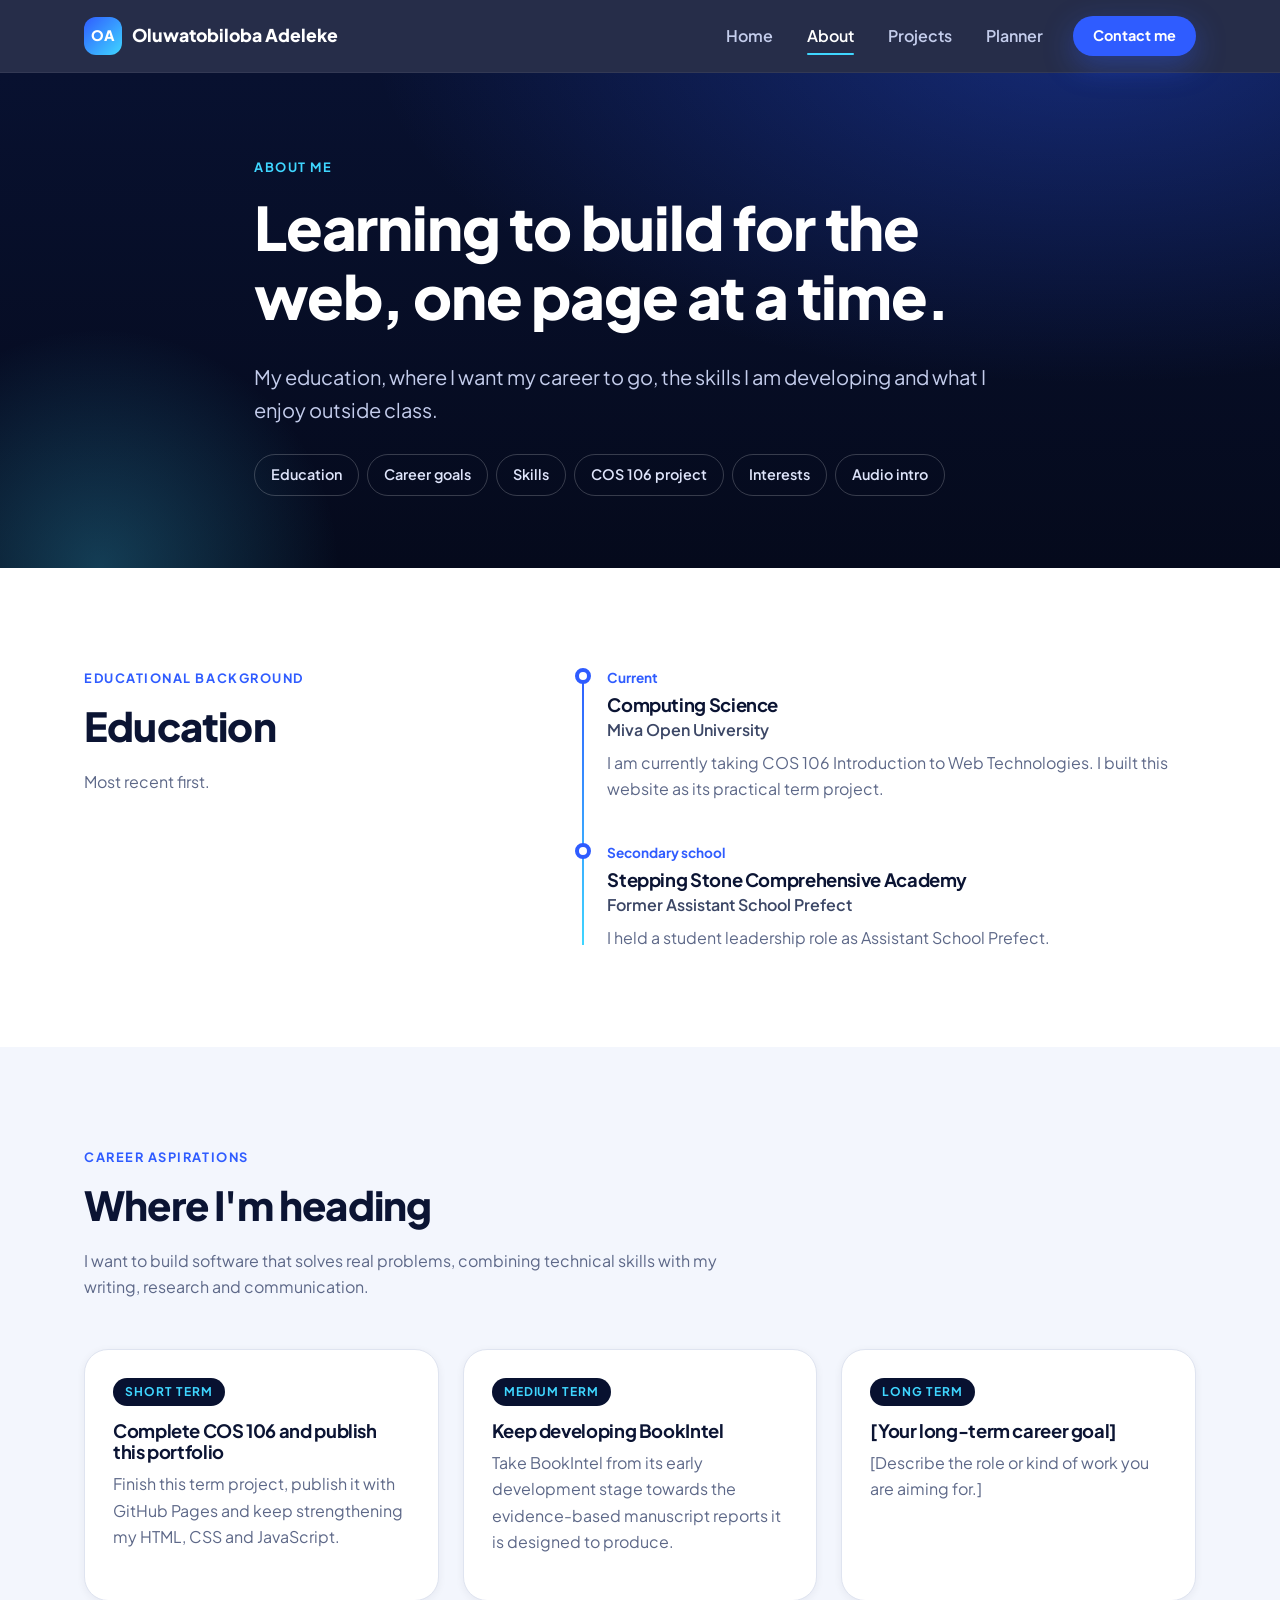
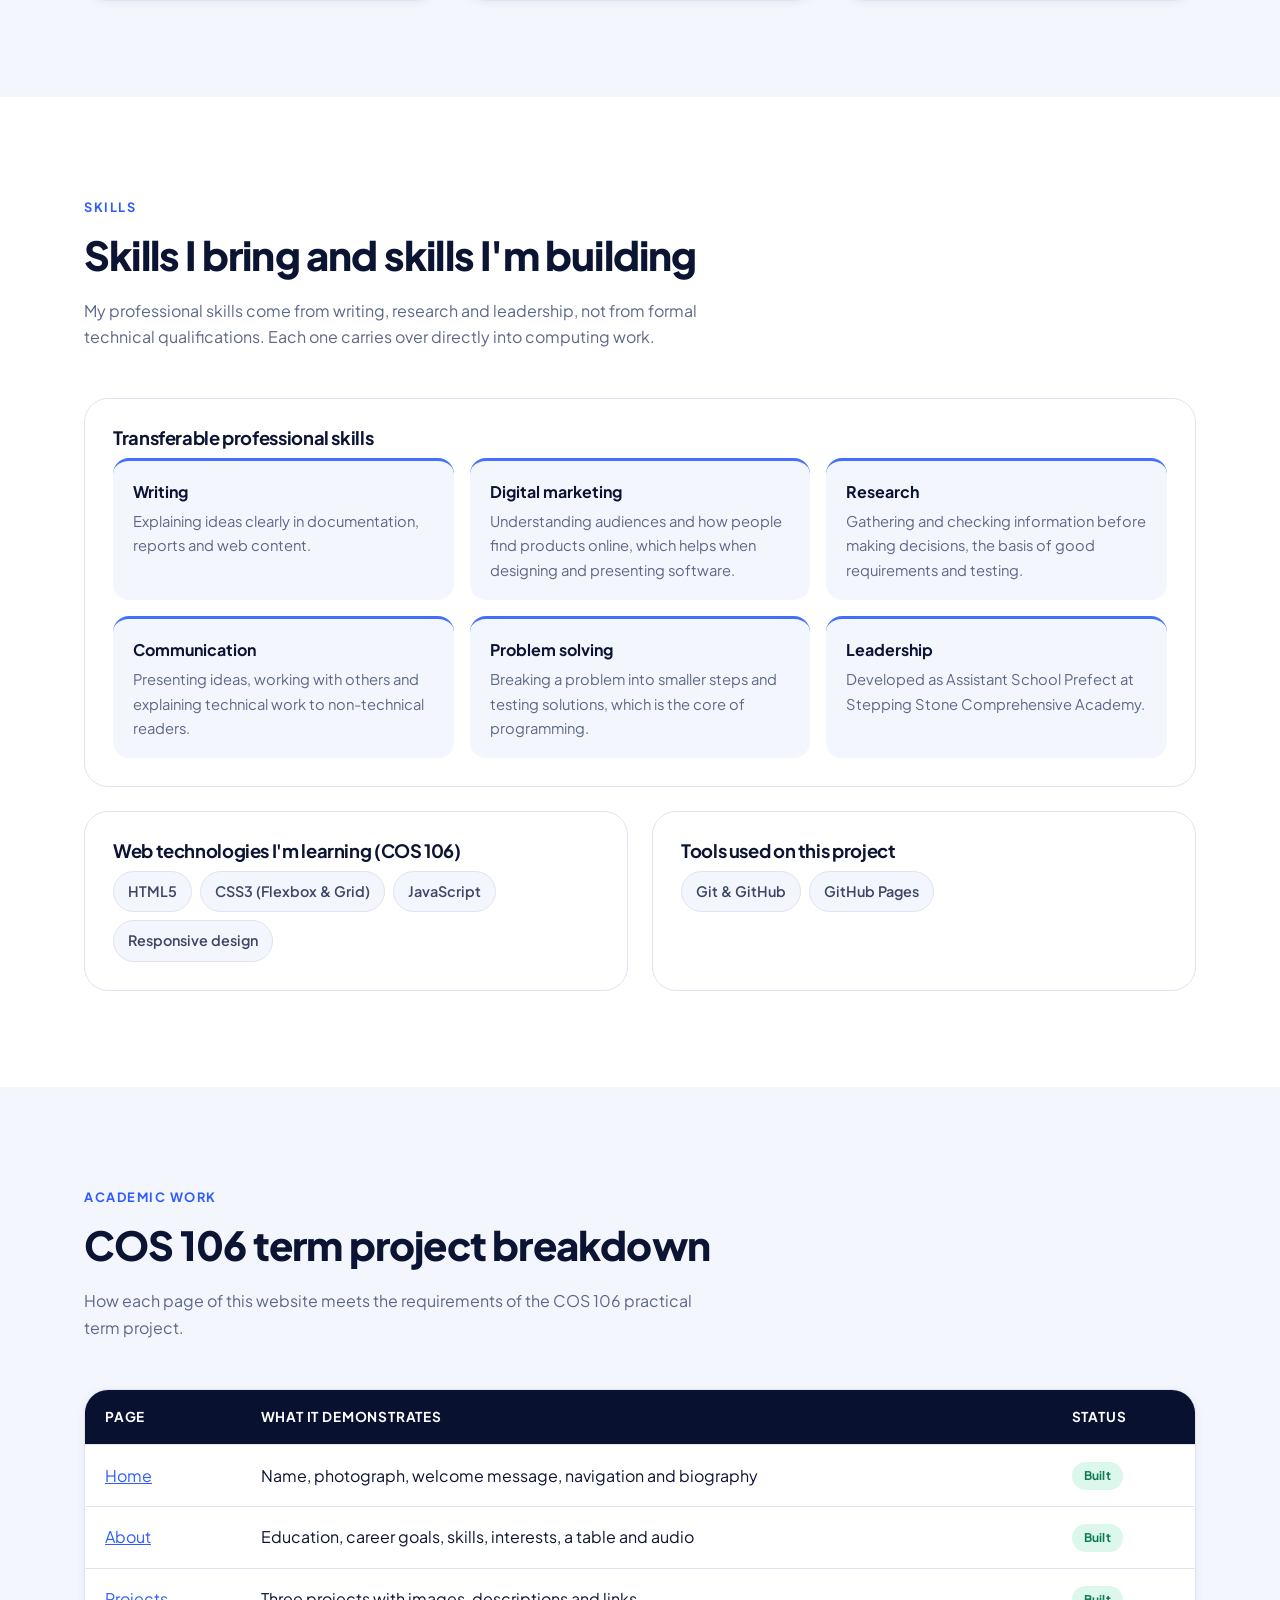
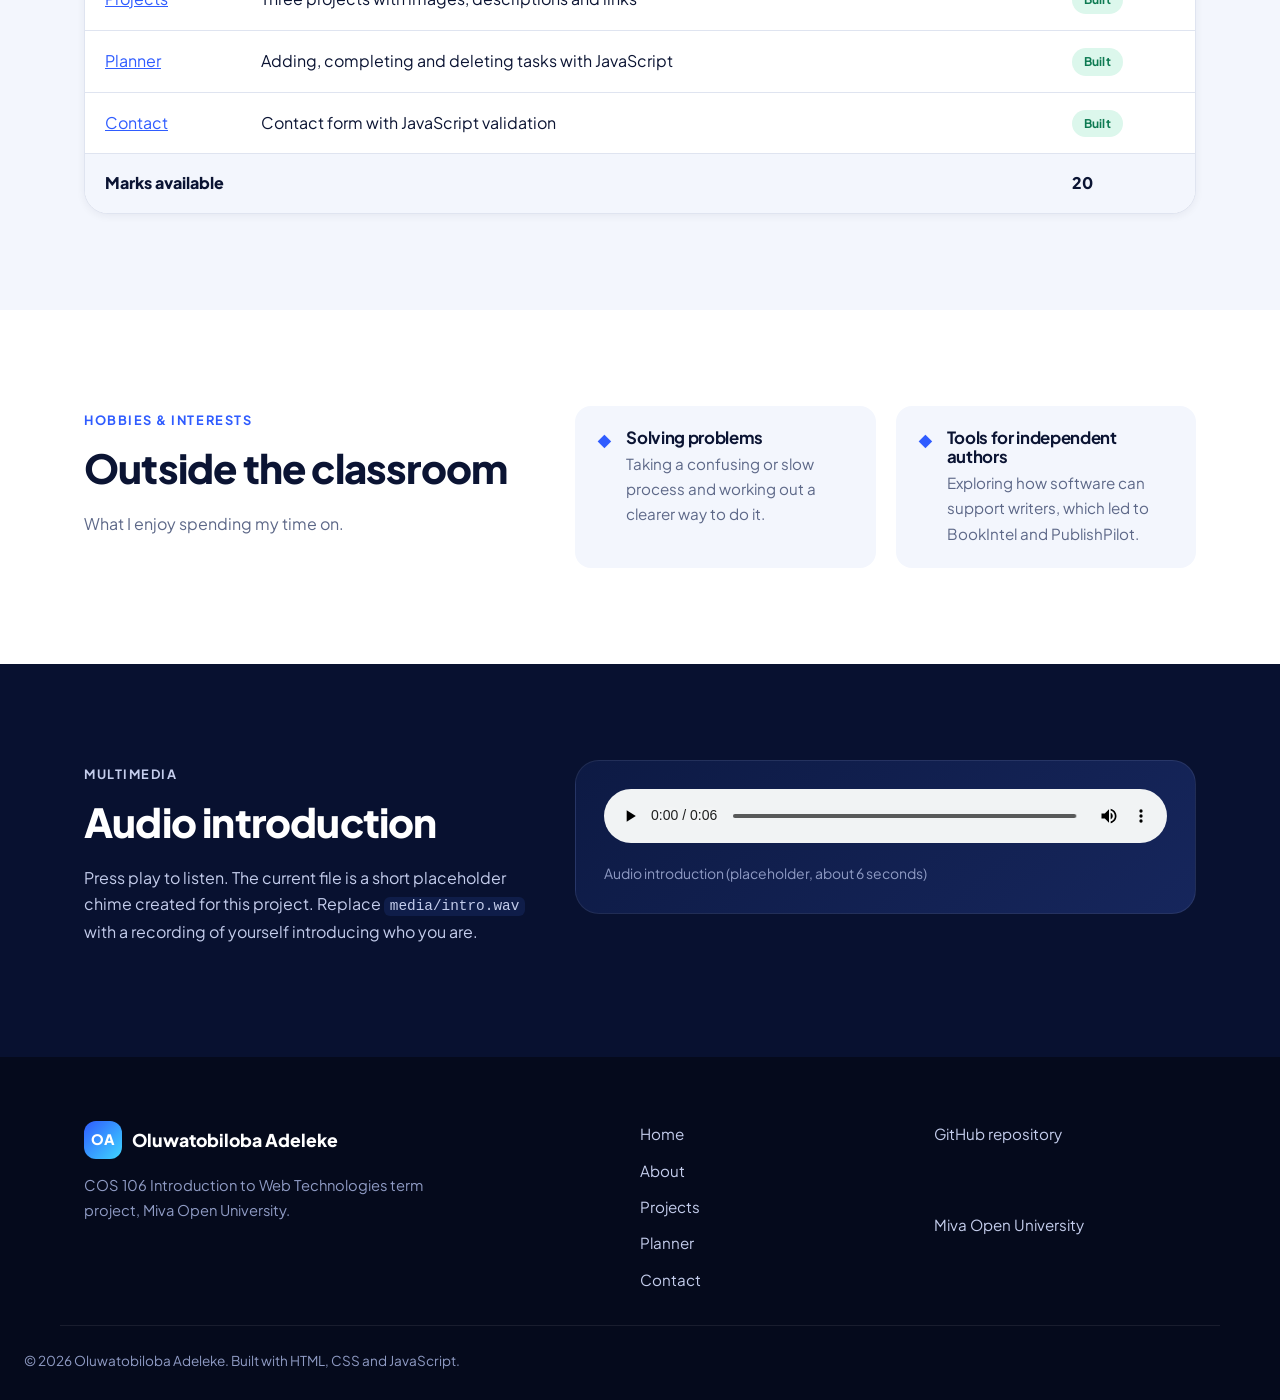
==== commit 00b24824: "Personalise portfolio for Oluwatobiloba Adeleke - Replace placeholder name, initials (YN -> OA) and " ====
--- a/about.html
+++ b/about.html
@@ -3,8 +3,8 @@
 <head>
   <meta charset="UTF-8">
   <meta name="viewport" content="width=device-width, initial-scale=1.0">
-  <meta name="description" content="Education, career aspirations, skills and interests of [Your Full Name].">
-  <title>About | [Your Full Name] — Student Portfolio</title>
+  <meta name="description" content="Education, career aspirations, skills and interests of Oluwatobiloba Adeleke.">
+  <title>About | Oluwatobiloba Adeleke — Student Portfolio</title>
   <link rel="icon" href="images/favicon.svg" type="image/svg+xml">
   <link rel="preconnect" href="https://fonts.googleapis.com">
   <link rel="preconnect" href="https://fonts.gstatic.com" crossorigin>
@@ -17,8 +17,8 @@
   <header class="site-header">
     <nav class="nav container" aria-label="Main navigation">
       <a class="brand" href="index.html" aria-label="Home">
-        <span class="brand-mark" aria-hidden="true">YN</span>
-        <span class="brand-text">[Your Name]</span>
+        <span class="brand-mark" aria-hidden="true">OA</span>
+        <span class="brand-text">Oluwatobiloba Adeleke</span>
       </a>
       <button class="nav-toggle" type="button" aria-expanded="false" aria-controls="nav-menu">
         <span class="nav-toggle-bar"></span><span class="nav-toggle-bar"></span><span class="nav-toggle-bar"></span>
@@ -45,7 +45,7 @@
           <a href="#education">Education</a>
           <a href="#career">Career goals</a>
           <a href="#skills">Skills</a>
-          <a href="#courses">Courses</a>
+          <a href="#coursework">COS 106 project</a>
           <a href="#interests">Interests</a>
           <a href="#audio">Audio intro</a>
         </nav>
@@ -58,27 +58,20 @@
         <div class="reveal">
           <p class="eyebrow eyebrow-dark">Educational background</p>
           <h2 id="education-title">Education</h2>
-          <p class="muted">Most recent first. Edit each entry with your own details.</p>
-        </div>
-        <!-- EDIT: replace each placeholder entry with your real education history -->
+          <p class="muted">Most recent first.</p>
+        </div>
         <ol class="timeline reveal">
           <li>
-            <span class="timeline-date">[Start year] – Present</span>
-            <h3>[Degree, e.g. B.Sc. Computer Science]</h3>
-            <p class="timeline-place">MIVA Open University</p>
-            <p>[One or two sentences about your programme and current focus.]</p>
+            <span class="timeline-date">Current</span>
+            <h3>Computing Science</h3>
+            <p class="timeline-place">Miva Open University</p>
+            <p>I am currently taking COS 106 Introduction to Web Technologies. I built this website as its practical term project.</p>
           </li>
           <li>
-            <span class="timeline-date">[Year] – [Year]</span>
-            <h3>[Secondary school certificate]</h3>
-            <p class="timeline-place">[School name, City]</p>
-            <p>[Subjects or highlights you want to mention.]</p>
-          </li>
-          <li>
-            <span class="timeline-date">[Year]</span>
-            <h3>[Optional: course, certificate or training]</h3>
-            <p class="timeline-place">[Provider]</p>
-            <p>[Delete this entry if it does not apply to you.]</p>
+            <span class="timeline-date">Secondary school</span>
+            <h3>Stepping Stone Comprehensive Academy</h3>
+            <p class="timeline-place">Former Assistant School Prefect</p>
+            <p>I held a student leadership role as Assistant School Prefect.</p>
           </li>
         </ol>
       </div>
@@ -90,39 +83,51 @@
         <div class="section-head reveal">
           <p class="eyebrow eyebrow-dark">Career aspirations</p>
           <h2 id="career-title">Where I'm heading</h2>
-          <p class="muted">[Write one sentence summarising the career you are working towards.]</p>
+          <p class="muted">I want to build software that solves real problems, combining technical skills with my writing, research and communication.</p>
         </div>
         <ul class="card-grid card-grid-3">
           <li class="card reveal">
             <span class="card-step">Short term</span>
-            <h3>[Goal for this year]</h3>
-            <p>[e.g. complete my first-year courses and publish this portfolio.]</p>
+            <h3>Complete COS 106 and publish this portfolio</h3>
+            <p>Finish this term project, publish it with GitHub Pages and keep strengthening my HTML, CSS and JavaScript.</p>
           </li>
           <li class="card reveal">
             <span class="card-step">Medium term</span>
-            <h3>[Goal for the next 2–3 years]</h3>
-            <p>[e.g. an internship or a role you want to try.]</p>
+            <h3>Keep developing BookIntel</h3>
+            <p>Take BookIntel from its early development stage towards the evidence-based manuscript reports it is designed to produce.</p>
           </li>
           <li class="card reveal">
             <span class="card-step">Long term</span>
-            <h3>[Your career ambition]</h3>
-            <p>[The kind of work and impact you hope to have.]</p>
+            <!-- EDIT: add your long-term career goal -->
+            <h3>[Your long-term career goal]</h3>
+            <p>[Describe the role or kind of work you are aiming for.]</p>
           </li>
         </ul>
       </div>
     </section>
 
-    <!-- ===== Technical skills ===== -->
+    <!-- ===== Skills ===== -->
     <section class="section" id="skills" aria-labelledby="skills-title">
       <div class="container">
         <div class="section-head reveal">
-          <p class="eyebrow eyebrow-dark">Technical skills</p>
-          <h2 id="skills-title">Skills I'm building</h2>
-          <p class="muted">Keep the ones that apply to you and add your own.</p>
+          <p class="eyebrow eyebrow-dark">Skills</p>
+          <h2 id="skills-title">Skills I bring and skills I'm building</h2>
+          <p class="muted">My professional skills come from writing, research and leadership, not from formal technical qualifications. Each one carries over directly into computing work.</p>
         </div>
         <div class="skills-grid">
+          <div class="skill-group skill-group-wide reveal">
+            <h3>Transferable professional skills</h3>
+            <ul class="skill-list">
+              <li><strong>Writing</strong><span>Explaining ideas clearly in documentation, reports and web content.</span></li>
+              <li><strong>Digital marketing</strong><span>Understanding audiences and how people find products online, which helps when designing and presenting software.</span></li>
+              <li><strong>Research</strong><span>Gathering and checking information before making decisions, the basis of good requirements and testing.</span></li>
+              <li><strong>Communication</strong><span>Presenting ideas, working with others and explaining technical work to non-technical readers.</span></li>
+              <li><strong>Problem solving</strong><span>Breaking a problem into smaller steps and testing solutions, which is the core of programming.</span></li>
+              <li><strong>Leadership</strong><span>Developed as Assistant School Prefect at Stepping Stone Comprehensive Academy.</span></li>
+            </ul>
+          </div>
           <div class="skill-group reveal">
-            <h3>Web development</h3>
+            <h3>Web technologies I'm learning (COS 106)</h3>
             <ul class="tag-list">
               <li>HTML5</li>
               <li>CSS3 (Flexbox &amp; Grid)</li>
@@ -131,76 +136,65 @@
             </ul>
           </div>
           <div class="skill-group reveal">
-            <h3>Tools</h3>
+            <h3>Tools used on this project</h3>
             <ul class="tag-list">
               <li>Git &amp; GitHub</li>
-              <li>VS Code</li>
-              <li>Browser DevTools</li>
-              <li>[Add a tool]</li>
+              <li>GitHub Pages</li>
             </ul>
           </div>
-          <div class="skill-group reveal">
-            <h3>Other skills</h3>
-            <ul class="tag-list">
-              <li>[e.g. Microsoft Office]</li>
-              <li>[e.g. Problem solving]</li>
-              <li>[e.g. Teamwork]</li>
-              <li>[Add a skill]</li>
-            </ul>
-          </div>
-        </div>
-      </div>
-    </section>
-
-    <!-- ===== Current courses (table) ===== -->
-    <section class="section section-alt" id="courses" aria-labelledby="courses-title">
+        </div>
+      </div>
+    </section>
+
+    <!-- ===== COS 106 project breakdown (table) ===== -->
+    <section class="section section-alt" id="coursework" aria-labelledby="coursework-title">
       <div class="container">
         <div class="section-head reveal">
-          <p class="eyebrow eyebrow-dark">Academic record</p>
-          <h2 id="courses-title">Current semester courses</h2>
-          <p class="muted">Replace the placeholder rows with your registered courses.</p>
+          <p class="eyebrow eyebrow-dark">Academic work</p>
+          <h2 id="coursework-title">COS 106 term project breakdown</h2>
+          <p class="muted">How each page of this website meets the requirements of the COS 106 practical term project.</p>
         </div>
         <div class="table-wrap reveal">
           <table class="data-table">
-            <caption class="visually-hidden">Courses registered this semester</caption>
+            <caption class="visually-hidden">COS 106 term project pages and what each demonstrates</caption>
             <thead>
               <tr>
-                <th scope="col">Code</th>
-                <th scope="col">Course title</th>
-                <th scope="col">Units</th>
+                <th scope="col">Page</th>
+                <th scope="col">What it demonstrates</th>
                 <th scope="col">Status</th>
               </tr>
             </thead>
             <tbody>
               <tr>
-                <td data-label="Code">COS 106</td>
-                <td data-label="Course title">Introduction to Web Technologies</td>
-                <td data-label="Units">[ ]</td>
-                <td data-label="Status"><span class="badge badge-blue">In progress</span></td>
-              </tr>
-              <tr>
-                <td data-label="Code">[Code]</td>
-                <td data-label="Course title">[Course title]</td>
-                <td data-label="Units">[ ]</td>
-                <td data-label="Status"><span class="badge badge-blue">In progress</span></td>
-              </tr>
-              <tr>
-                <td data-label="Code">[Code]</td>
-                <td data-label="Course title">[Course title]</td>
-                <td data-label="Units">[ ]</td>
-                <td data-label="Status"><span class="badge badge-blue">In progress</span></td>
-              </tr>
-              <tr>
-                <td data-label="Code">[Code]</td>
-                <td data-label="Course title">[Course title]</td>
-                <td data-label="Units">[ ]</td>
-                <td data-label="Status"><span class="badge badge-blue">In progress</span></td>
+                <td data-label="Page"><a href="index.html">Home</a></td>
+                <td data-label="What it demonstrates">Name, photograph, welcome message, navigation and biography</td>
+                <td data-label="Status"><span class="badge badge-green">Built</span></td>
+              </tr>
+              <tr>
+                <td data-label="Page"><a href="about.html">About</a></td>
+                <td data-label="What it demonstrates">Education, career goals, skills, interests, a table and audio</td>
+                <td data-label="Status"><span class="badge badge-green">Built</span></td>
+              </tr>
+              <tr>
+                <td data-label="Page"><a href="projects.html">Projects</a></td>
+                <td data-label="What it demonstrates">Three projects with images, descriptions and links</td>
+                <td data-label="Status"><span class="badge badge-green">Built</span></td>
+              </tr>
+              <tr>
+                <td data-label="Page"><a href="planner.html">Planner</a></td>
+                <td data-label="What it demonstrates">Adding, completing and deleting tasks with JavaScript</td>
+                <td data-label="Status"><span class="badge badge-green">Built</span></td>
+              </tr>
+              <tr>
+                <td data-label="Page"><a href="contact.html">Contact</a></td>
+                <td data-label="What it demonstrates">Contact form with JavaScript validation</td>
+                <td data-label="Status"><span class="badge badge-green">Built</span></td>
               </tr>
             </tbody>
             <tfoot>
               <tr>
-                <th scope="row" colspan="2">Total units</th>
-                <td colspan="2">[ ]</td>
+                <th scope="row" colspan="2">Marks available</th>
+                <td>20</td>
               </tr>
             </tfoot>
           </table>
@@ -208,20 +202,17 @@
       </div>
     </section>
 
-    <!-- ===== Hobbies and interests ===== -->
+    <!-- ===== Interests ===== -->
     <section class="section" id="interests" aria-labelledby="interests-title">
       <div class="container split">
         <div class="reveal">
           <p class="eyebrow eyebrow-dark">Hobbies &amp; interests</p>
           <h2 id="interests-title">Outside the classroom</h2>
-          <p class="muted">A few things I enjoy when I'm not studying.</p>
-        </div>
-        <!-- EDIT: replace with your own hobbies -->
+          <p class="muted">What I enjoy spending my time on.</p>
+        </div>
         <ul class="interest-list reveal">
-          <li><span class="interest-icon" aria-hidden="true">◆</span><div><h3>[Hobby one]</h3><p>[Why you enjoy it.]</p></div></li>
-          <li><span class="interest-icon" aria-hidden="true">◆</span><div><h3>[Hobby two]</h3><p>[Why you enjoy it.]</p></div></li>
-          <li><span class="interest-icon" aria-hidden="true">◆</span><div><h3>[Interest three]</h3><p>[Why you enjoy it.]</p></div></li>
-          <li><span class="interest-icon" aria-hidden="true">◆</span><div><h3>[Interest four]</h3><p>[Why you enjoy it.]</p></div></li>
+          <li><span class="interest-icon" aria-hidden="true">◆</span><div><h3>Solving problems</h3><p>Taking a confusing or slow process and working out a clearer way to do it.</p></div></li>
+          <li><span class="interest-icon" aria-hidden="true">◆</span><div><h3>Tools for independent authors</h3><p>Exploring how software can support writers, which led to BookIntel and PublishPilot.</p></div></li>
         </ul>
       </div>
     </section>
@@ -252,8 +243,8 @@
   <footer class="site-footer">
     <div class="container footer-grid">
       <div>
-        <a class="brand" href="index.html"><span class="brand-mark" aria-hidden="true">YN</span><span class="brand-text">[Your Name]</span></a>
-        <p class="footer-note">COS 106 Introduction to Web Technologies term project, MIVA Open University.</p>
+        <a class="brand" href="index.html"><span class="brand-mark" aria-hidden="true">OA</span><span class="brand-text">Oluwatobiloba Adeleke</span></a>
+        <p class="footer-note">COS 106 Introduction to Web Technologies term project, Miva Open University.</p>
       </div>
       <nav aria-label="Footer navigation">
         <ul class="footer-links">
@@ -266,10 +257,10 @@
       </nav>
       <ul class="footer-links">
         <li><a href="https://github.com/Hanszom/cos106-portfolio" target="_blank" rel="noopener">GitHub repository</a></li>
-        <li><a href="https://miva.university" target="_blank" rel="noopener">MIVA Open University</a></li>
+        <li><a href="https://miva.edu.ng" target="_blank" rel="noopener">Miva Open University</a></li>
       </ul>
     </div>
-    <p class="container copyright">© <span class="js-year">2026</span> [Your Full Name]. Built with HTML, CSS and JavaScript.</p>
+    <p class="container copyright">© <span class="js-year">2026</span> Oluwatobiloba Adeleke. Built with HTML, CSS and JavaScript.</p>
   </footer>
 
   <script src="js/script.js"></script>
--- a/css/style.css
+++ b/css/style.css
@@ -508,13 +508,25 @@
 .timeline-place { margin: 0 0 6px; font-weight: 600; color: var(--ink-soft); }
 .timeline p:last-child { color: var(--muted); margin: 0; }
 
-.skills-grid { display: grid; grid-template-columns: repeat(3, minmax(0, 1fr)); gap: 24px; }
+.skills-grid { display: grid; grid-template-columns: repeat(2, minmax(0, 1fr)); gap: 24px; }
 .skill-group {
   padding: 28px;
   border: 1px solid var(--line);
   border-radius: var(--radius-lg);
   background: var(--surface);
 }
+.skill-group-wide { grid-column: 1 / -1; }
+.skill-list { list-style: none; display: grid; grid-template-columns: repeat(3, minmax(0, 1fr)); gap: 16px; }
+.skill-list li {
+  padding: 18px 20px;
+  border-radius: var(--radius);
+  background: var(--surface-alt);
+  border-top: 3px solid var(--blue-500);
+  transition: transform 0.25s var(--ease), background-color 0.25s;
+}
+.skill-list li:hover { transform: translateY(-4px); background: var(--blue-100); }
+.skill-list strong { display: block; margin-bottom: 4px; }
+.skill-list span { display: block; font-size: 0.92rem; color: var(--muted); }
 
 .interest-list { list-style: none; display: grid; grid-template-columns: repeat(2, minmax(0, 1fr)); gap: 20px; }
 .interest-list li {
@@ -564,9 +576,8 @@
 .data-table tfoot th,
 .data-table tfoot td { font-weight: 800; border-bottom: 0; background: var(--surface-alt); }
 
-/* ---------- 10. Projects page ---------- */
+/* ---------- 10. Projects page (filter buttons are also used by the planner) ---------- */
 .filter-bar { display: flex; flex-wrap: wrap; gap: 8px; }
-.page-hero .filter-bar { margin-top: 28px; }
 .filter-btn {
   padding: 8px 18px;
   border-radius: 999px;
@@ -581,10 +592,6 @@
 }
 .filter-btn:hover { border-color: var(--blue-400); color: var(--blue-600); }
 .filter-btn.is-active { background: var(--blue-600); border-color: var(--blue-600); color: #fff; }
-.page-hero .filter-btn { background: transparent; border-color: rgba(255, 255, 255, 0.25); color: #dfe5fb; }
-.page-hero .filter-btn.is-active { background: var(--blue-600); border-color: var(--blue-600); color: #fff; }
-
-.filter-status:empty { display: none; }
 
 .project-list { display: grid; gap: 32px; }
 .project-card {
@@ -600,7 +607,6 @@
 }
 .project-card:hover { transform: translateY(-4px); box-shadow: var(--shadow); }
 .project-card:nth-child(even) .project-media { order: 2; }
-.project-card[hidden] { display: none; }
 
 .project-media { margin: 0; background: var(--navy-900); overflow: hidden; }
 .project-media img {
@@ -615,12 +621,31 @@
 .project-body p { margin: 0; color: var(--muted); }
 .project-body .btn-row { margin-top: 8px; }
 
-.sim-note {
+.project-detail { width: 100%; }
+.project-detail h3 { margin: 4px 0 8px; font-size: 0.8rem; text-transform: uppercase; letter-spacing: 0.08em; color: var(--ink-soft); }
+.check-list { list-style: none; display: grid; gap: 6px; margin-bottom: 12px; }
+.check-list li { position: relative; padding-left: 26px; font-size: 0.95rem; color: var(--ink-soft); }
+.check-list li::before {
+  content: "✓";
+  position: absolute;
+  left: 0; top: 1px;
+  display: grid; place-items: center;
+  width: 18px; height: 18px;
+  border-radius: 50%;
+  background: var(--green-100);
+  color: #0d7a52;
+  font-size: 0.7rem;
+  font-weight: 800;
+}
+.check-list-pending li::before { content: "…"; background: var(--amber-100); color: #8a5500; }
+
+.status-note {
   margin: 0;
   padding: 10px 14px;
   border-radius: var(--radius-sm);
-  background: var(--amber-100);
-  color: #6e4400 !important;
+  background: var(--surface-alt);
+  border: 1px dashed #c3cbe0;
+  color: var(--ink-soft) !important;
   font-size: 0.9rem;
   font-weight: 600;
 }
@@ -902,6 +927,7 @@
   .section { padding: 72px 0; }
   .card-grid-3,
   .skills-grid { grid-template-columns: 1fr; }
+  .skill-list { grid-template-columns: repeat(2, minmax(0, 1fr)); }
   .project-card { grid-template-columns: 1fr; }
   .project-card:nth-child(even) .project-media { order: 0; }
   .project-media img { aspect-ratio: 16 / 10; height: auto; }
@@ -915,6 +941,7 @@
   .container { padding-inline: 16px; }
   .card-grid,
   .interest-list,
+  .skill-list,
   .field-row { grid-template-columns: 1fr; }
   .hero-facts { gap: 20px; }
   .panel { padding: 22px; }
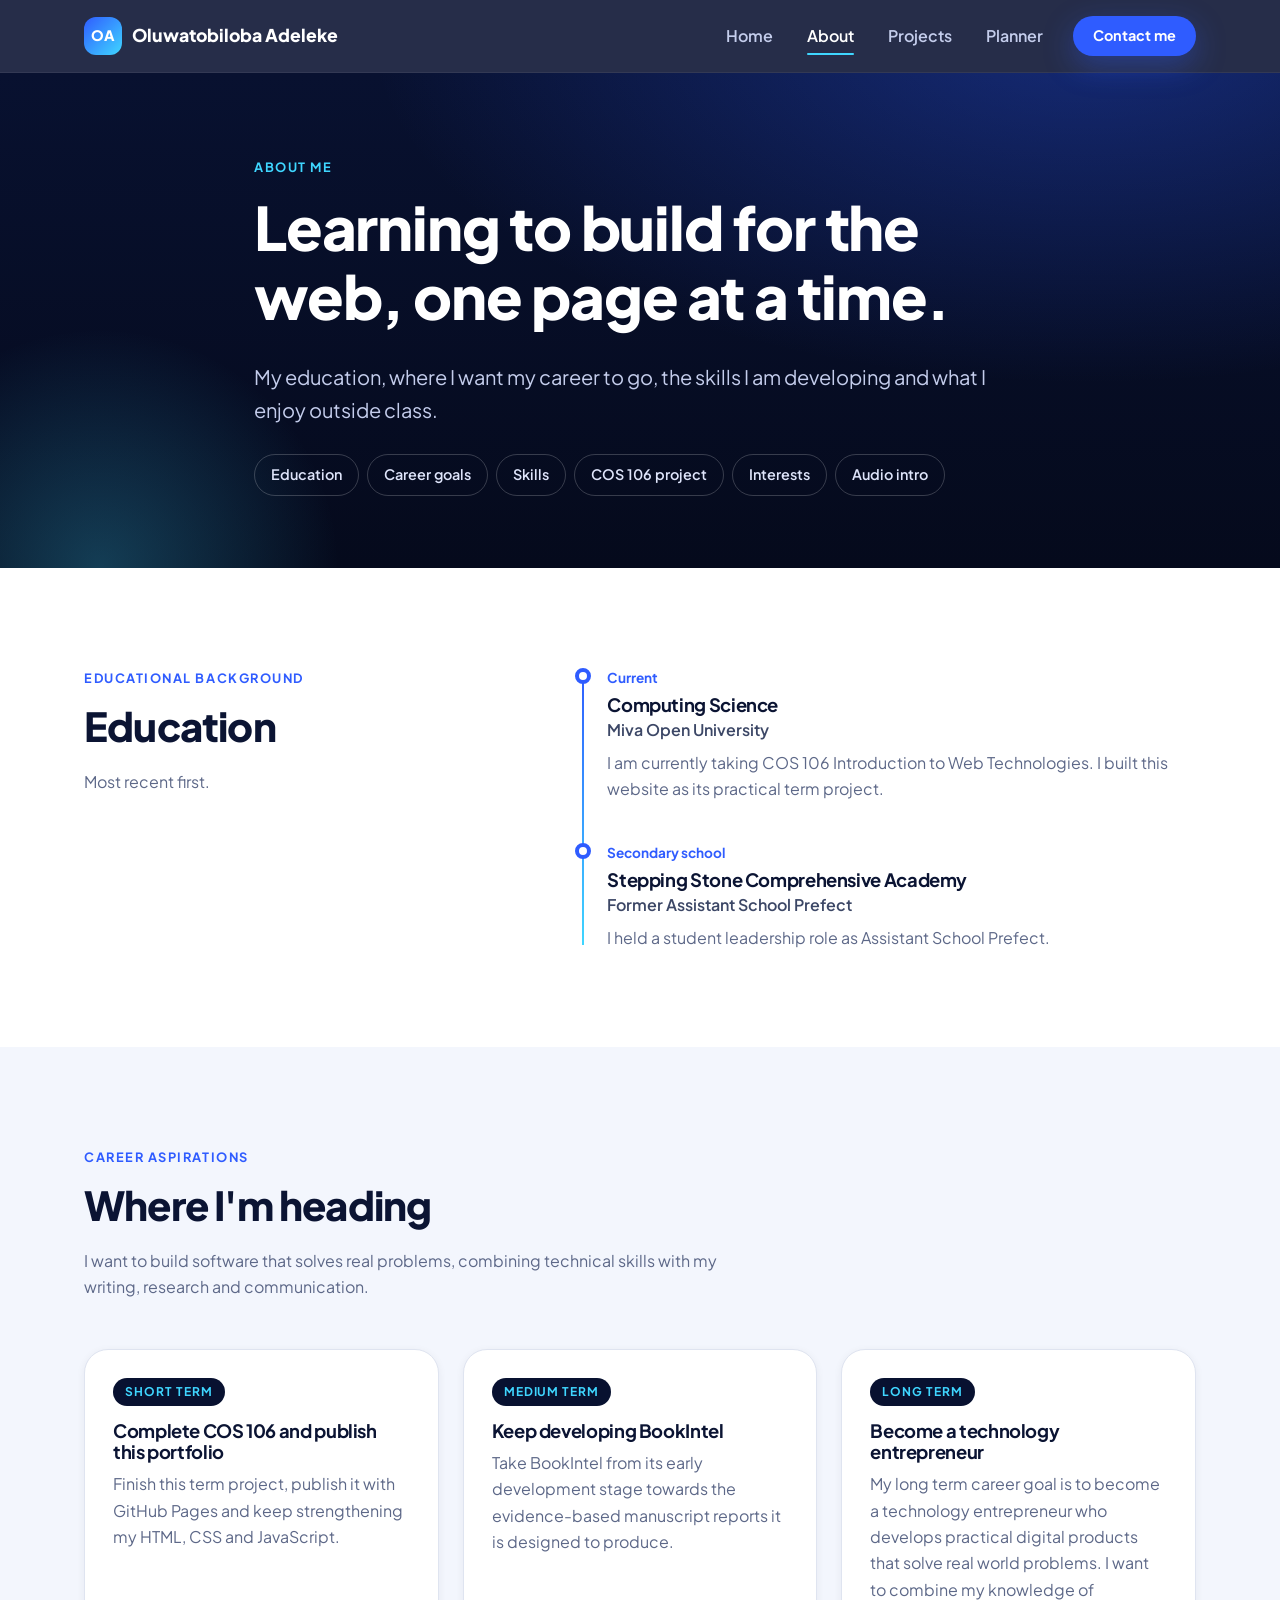
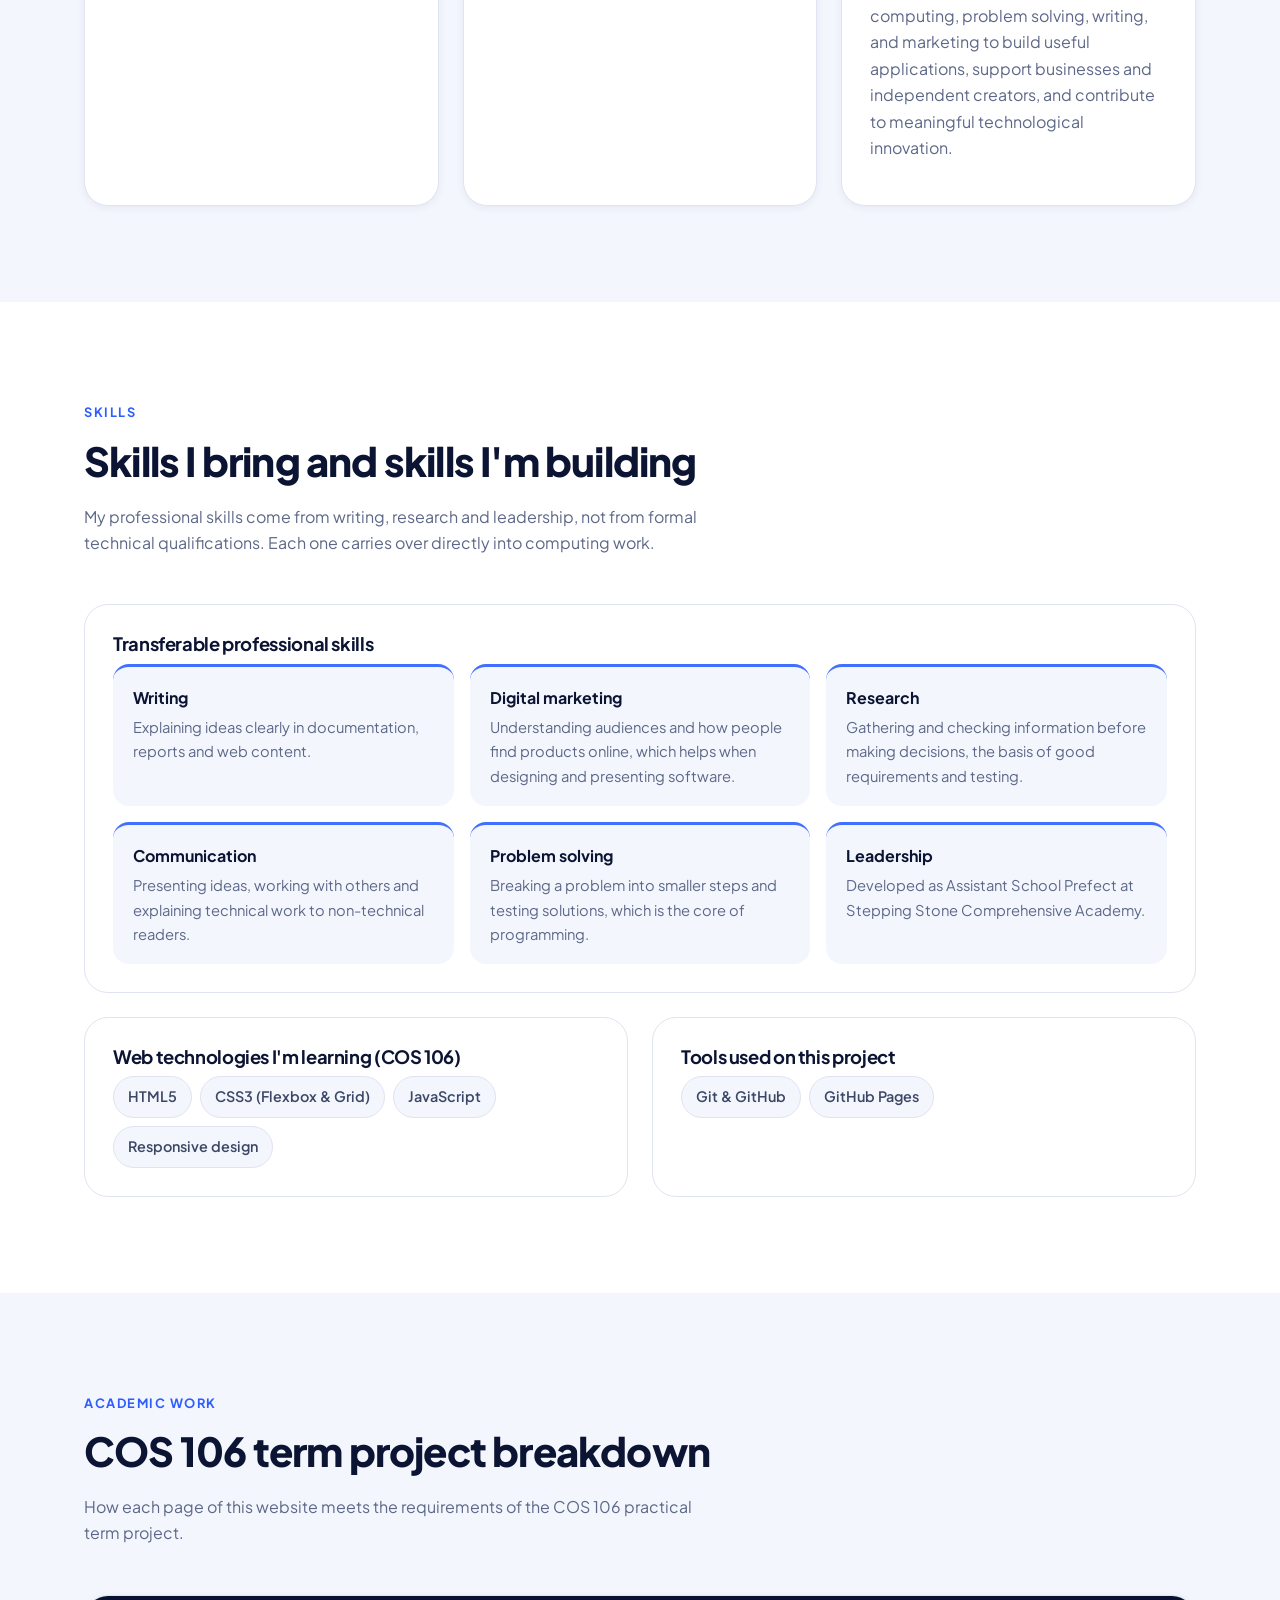
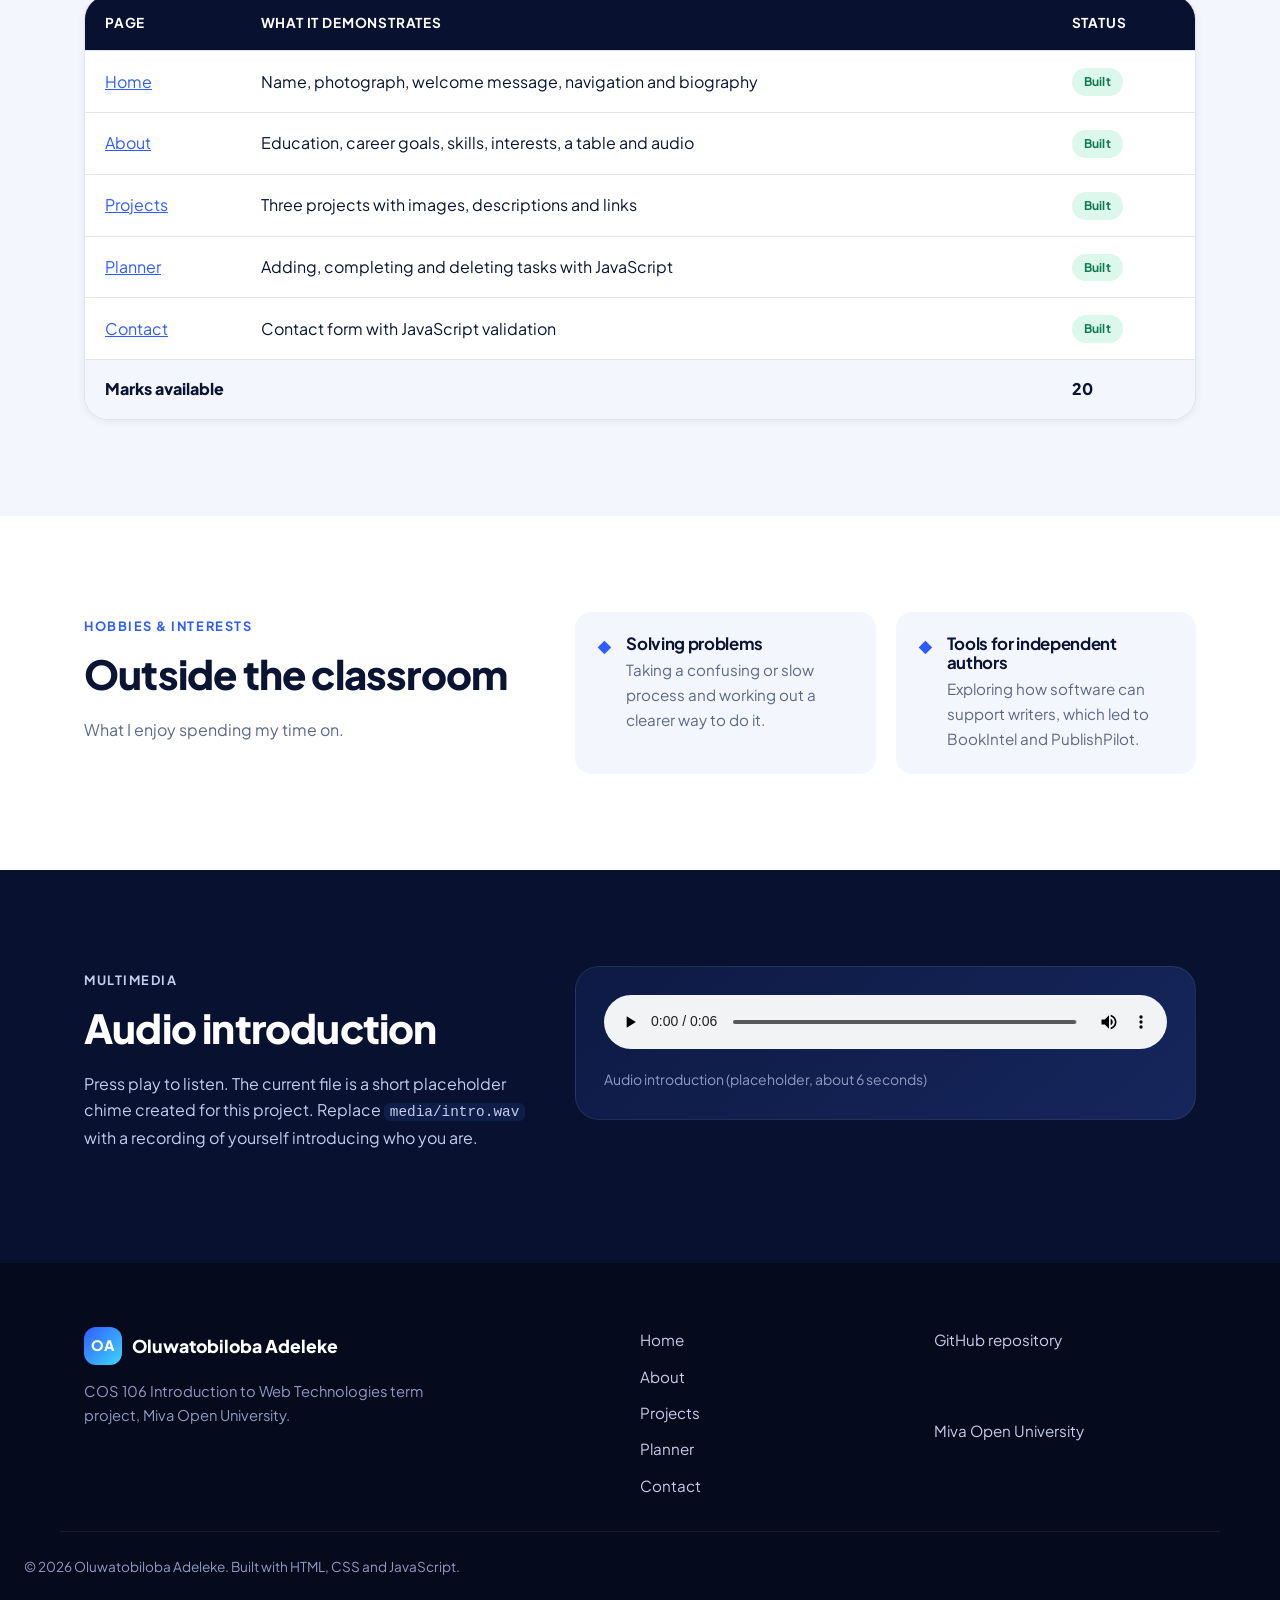
==== commit 008609de: "Add long-term career goal and fix planner form layout - About: replace the long-term career goal pla" ====
--- a/about.html
+++ b/about.html
@@ -98,9 +98,8 @@
           </li>
           <li class="card reveal">
             <span class="card-step">Long term</span>
-            <!-- EDIT: add your long-term career goal -->
-            <h3>[Your long-term career goal]</h3>
-            <p>[Describe the role or kind of work you are aiming for.]</p>
+            <h3>Become a technology entrepreneur</h3>
+            <p>My long term career goal is to become a technology entrepreneur who develops practical digital products that solve real world problems. I want to combine my knowledge of computing, problem solving, writing, and marketing to build useful applications, support businesses and independent creators, and contribute to meaningful technological innovation.</p>
           </li>
         </ul>
       </div>
--- a/css/style.css
+++ b/css/style.css
@@ -663,7 +663,15 @@
 
 .form { display: grid; gap: 18px; }
 .field { display: grid; gap: 6px; min-width: 0; align-content: start; }
-.field-row { display: grid; grid-template-columns: 1fr 1fr; gap: 16px; }
+/* Side-by-side fields that wrap onto separate lines when there is not
+   enough room. Each column needs at least 180px (about what a date input
+   needs to show "dd/mm/yyyy" and its calendar icon), so narrow containers
+   such as the planner panel stack the fields instead of letting them overlap. */
+.field-row {
+  display: grid;
+  grid-template-columns: repeat(auto-fit, minmax(min(100%, 180px), 1fr));
+  gap: 18px 16px;
+}
 .field label { font-weight: 700; font-size: 0.92rem; }
 .req { color: var(--red-500); }
 
@@ -671,6 +679,7 @@
 .field select,
 .field textarea {
   width: 100%;
+  min-width: 0;
   padding: 13px 16px;
   font: inherit;
   color: var(--ink);
@@ -680,6 +689,10 @@
   transition: border-color 0.2s, box-shadow 0.2s, background-color 0.2s;
 }
 .field textarea { resize: vertical; min-height: 140px; }
+/* Same height for text, email, tel, date inputs and dropdowns, because
+   browsers give date inputs and selects slightly different natural heights. */
+.field input,
+.field select { height: 54px; }
 .field input:hover,
 .field select:hover,
 .field textarea:hover { border-color: #c3cbe0; }
@@ -942,7 +955,7 @@
   .card-grid,
   .interest-list,
   .skill-list,
-  .field-row { grid-template-columns: 1fr; }
+  .field-row { grid-template-columns: minmax(0, 1fr); }
   .hero-facts { gap: 20px; }
   .panel { padding: 22px; }
   .project-body { padding: 24px; }
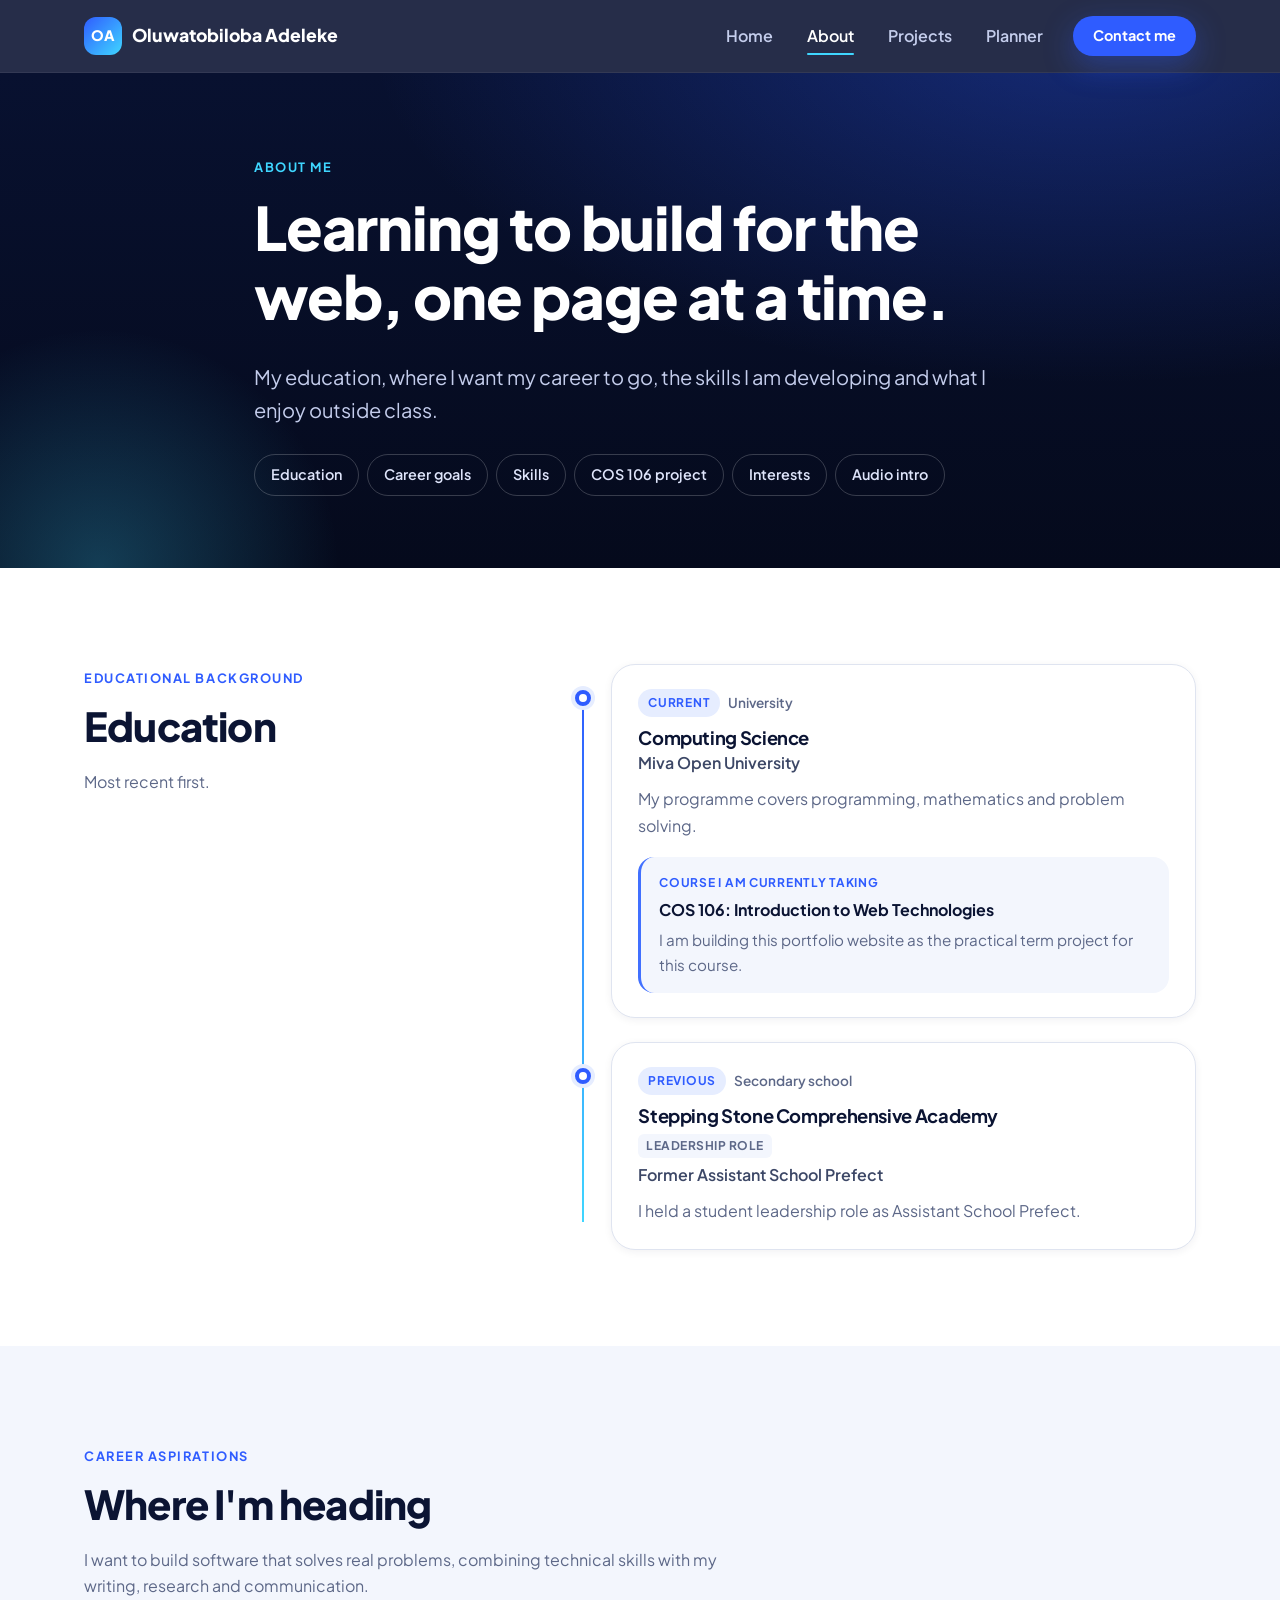
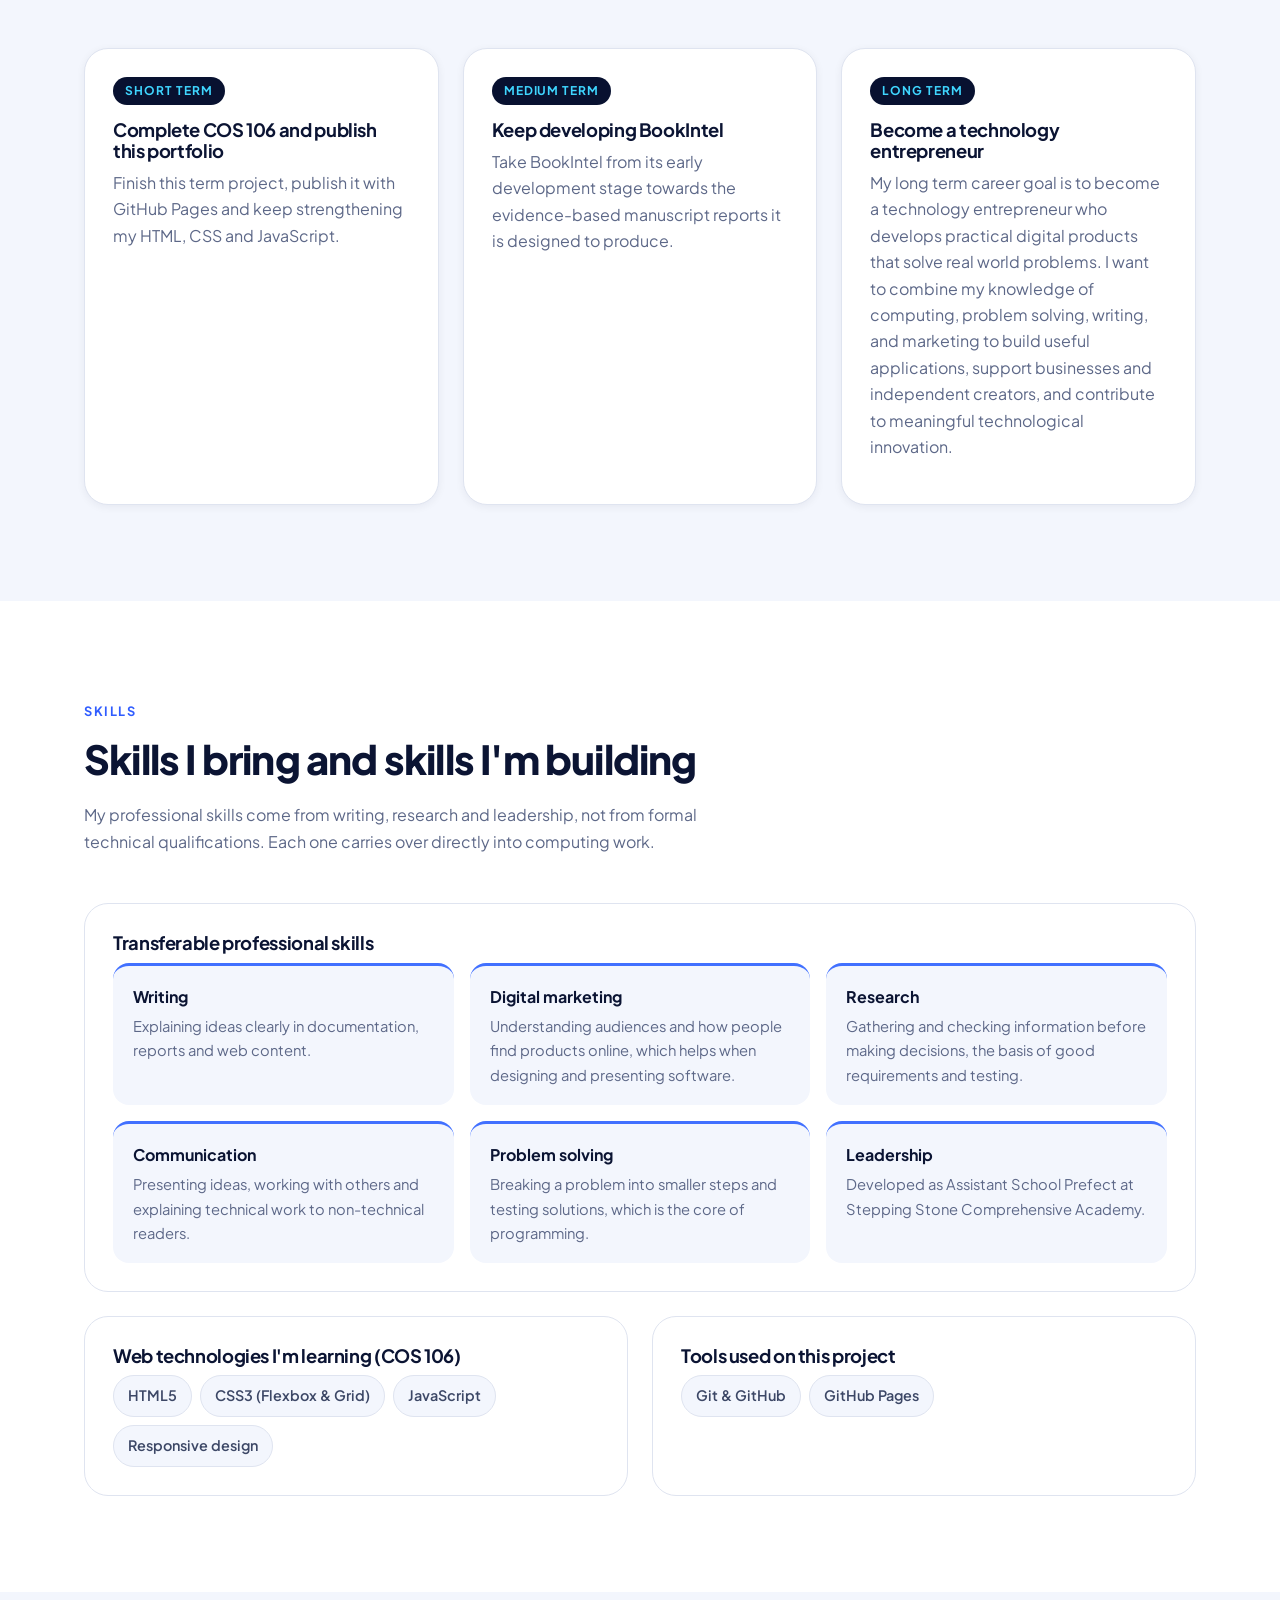
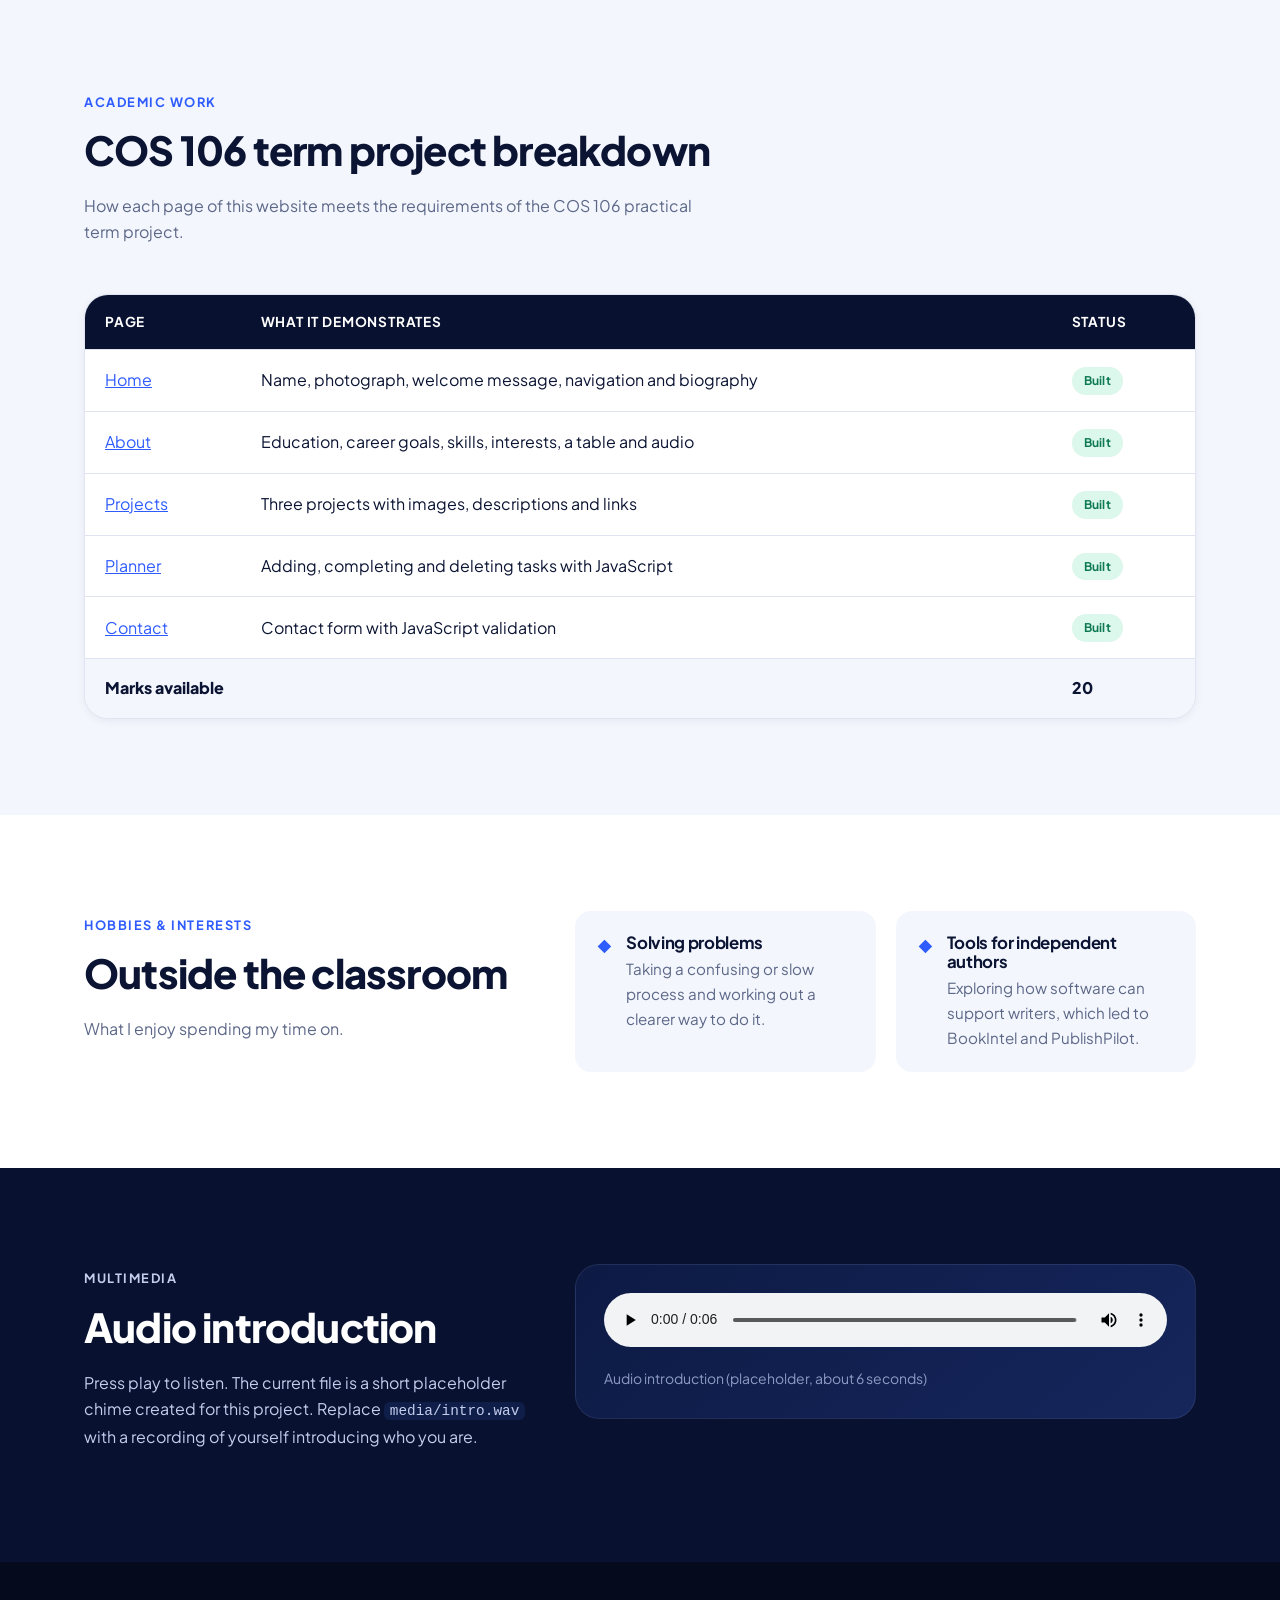
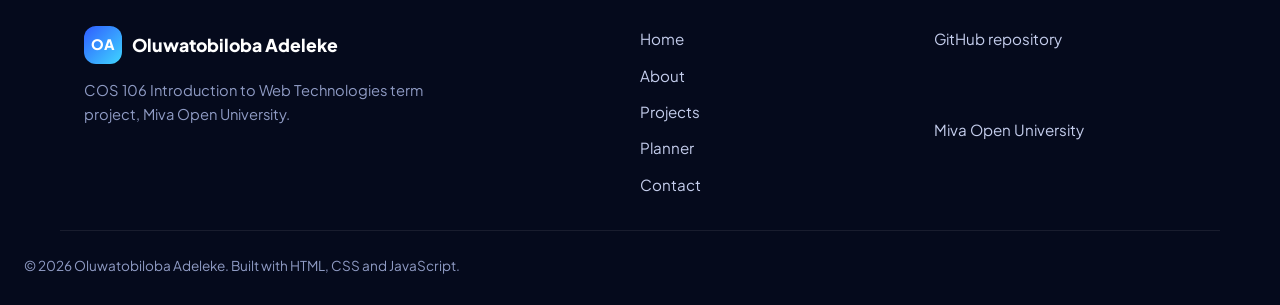
==== commit ea25f568: "Improve education timeline on About page - Show each education entry as a card on the timeline, with" ====
--- a/about.html
+++ b/about.html
@@ -61,17 +61,32 @@
           <p class="muted">Most recent first.</p>
         </div>
         <ol class="timeline reveal">
-          <li>
-            <span class="timeline-date">Current</span>
-            <h3>Computing Science</h3>
-            <p class="timeline-place">Miva Open University</p>
-            <p>I am currently taking COS 106 Introduction to Web Technologies. I built this website as its practical term project.</p>
-          </li>
-          <li>
-            <span class="timeline-date">Secondary school</span>
-            <h3>Stepping Stone Comprehensive Academy</h3>
-            <p class="timeline-place">Former Assistant School Prefect</p>
-            <p>I held a student leadership role as Assistant School Prefect.</p>
+          <li class="timeline-item">
+            <div class="timeline-card">
+              <div class="timeline-meta">
+                <span class="timeline-date">Current</span>
+                <span class="timeline-type">University</span>
+              </div>
+              <h3>Computing Science</h3>
+              <p class="timeline-place">Miva Open University</p>
+              <p class="timeline-text">My programme covers programming, mathematics and problem solving.</p>
+              <div class="course-box">
+                <p class="course-label">Course I am currently taking</p>
+                <p class="course-name">COS 106: Introduction to Web Technologies</p>
+                <p class="course-note">I am building this portfolio website as the practical term project for this course.</p>
+              </div>
+            </div>
+          </li>
+          <li class="timeline-item">
+            <div class="timeline-card">
+              <div class="timeline-meta">
+                <span class="timeline-date">Previous</span>
+                <span class="timeline-type">Secondary school</span>
+              </div>
+              <h3>Stepping Stone Comprehensive Academy</h3>
+              <p class="timeline-role"><span>Leadership role</span> Former Assistant School Prefect</p>
+              <p class="timeline-text">I held a student leadership role as Assistant School Prefect.</p>
+            </div>
           </li>
         </ol>
       </div>
--- a/css/style.css
+++ b/css/style.css
@@ -484,29 +484,66 @@
 }
 
 /* ---------- 8. About page ---------- */
-.timeline { list-style: none; position: relative; padding-left: 32px; }
+.timeline { list-style: none; position: relative; padding-left: 36px; display: grid; gap: 24px; }
 .timeline::before {
   content: "";
   position: absolute;
-  left: 7px; top: 6px; bottom: 6px;
+  left: 7px; top: 28px; bottom: 28px;
   width: 2px;
   background: linear-gradient(var(--blue-600), var(--cyan-400));
 }
-.timeline li { position: relative; padding-bottom: 36px; }
-.timeline li:last-child { padding-bottom: 0; }
-.timeline li::before {
+.timeline-item { position: relative; }
+.timeline-item::before {
   content: "";
   position: absolute;
-  left: -32px; top: 4px;
+  left: -36px; top: 26px;
   width: 16px; height: 16px;
   border-radius: 50%;
   background: #fff;
   border: 4px solid var(--blue-600);
-}
-.timeline-date { font-size: 0.85rem; font-weight: 700; color: var(--blue-600); }
-.timeline h3 { margin: 4px 0 2px; }
-.timeline-place { margin: 0 0 6px; font-weight: 600; color: var(--ink-soft); }
-.timeline p:last-child { color: var(--muted); margin: 0; }
+  box-shadow: 0 0 0 4px var(--blue-100);
+}
+.timeline-card {
+  padding: 24px 26px;
+  border: 1px solid var(--line);
+  border-radius: var(--radius-lg);
+  background: var(--surface);
+  box-shadow: var(--shadow-sm);
+}
+.timeline-meta { display: flex; flex-wrap: wrap; align-items: center; gap: 8px; margin-bottom: 10px; }
+.timeline-date {
+  padding: 4px 10px;
+  border-radius: 999px;
+  background: var(--blue-100);
+  font-size: 0.75rem; font-weight: 700; letter-spacing: 0.06em; text-transform: uppercase;
+  color: var(--blue-600);
+}
+.timeline-type { font-size: 0.85rem; font-weight: 600; color: var(--muted); }
+.timeline-card h3 { margin: 0 0 2px; }
+.timeline-place { margin: 0 0 10px; font-weight: 600; color: var(--ink-soft); }
+.timeline-text { margin: 0; color: var(--muted); }
+.timeline-role { margin: 8px 0 10px; font-weight: 600; color: var(--ink-soft); }
+.timeline-role span {
+  display: block;
+  width: fit-content;
+  margin-bottom: 4px;
+  padding: 2px 8px;
+  border-radius: 6px;
+  background: var(--surface-alt);
+  font-size: 0.75rem; font-weight: 700; letter-spacing: 0.04em; text-transform: uppercase;
+  color: var(--muted);
+}
+.course-box {
+  margin-top: 18px;
+  padding: 16px 18px;
+  border-radius: var(--radius);
+  background: var(--surface-alt);
+  border-left: 3px solid var(--blue-500);
+}
+.course-box p { margin: 0; }
+.course-label { font-size: 0.75rem; font-weight: 700; letter-spacing: 0.06em; text-transform: uppercase; color: var(--blue-600); }
+.course-name { margin-top: 4px !important; font-weight: 700; color: var(--ink); }
+.course-note { margin-top: 4px !important; font-size: 0.95rem; color: var(--muted); }
 
 .skills-grid { display: grid; grid-template-columns: repeat(2, minmax(0, 1fr)); gap: 24px; }
 .skill-group {
@@ -959,6 +996,10 @@
   .hero-facts { gap: 20px; }
   .panel { padding: 22px; }
   .project-body { padding: 24px; }
+  .timeline { padding-left: 30px; }
+  .timeline-item::before { left: -30px; }
+  .timeline-card { padding: 20px; }
+  .course-box { padding: 14px 16px; }
   .btn-row .btn { flex: 1 1 auto; }
 
   /* Tables become stacked cards on small screens */
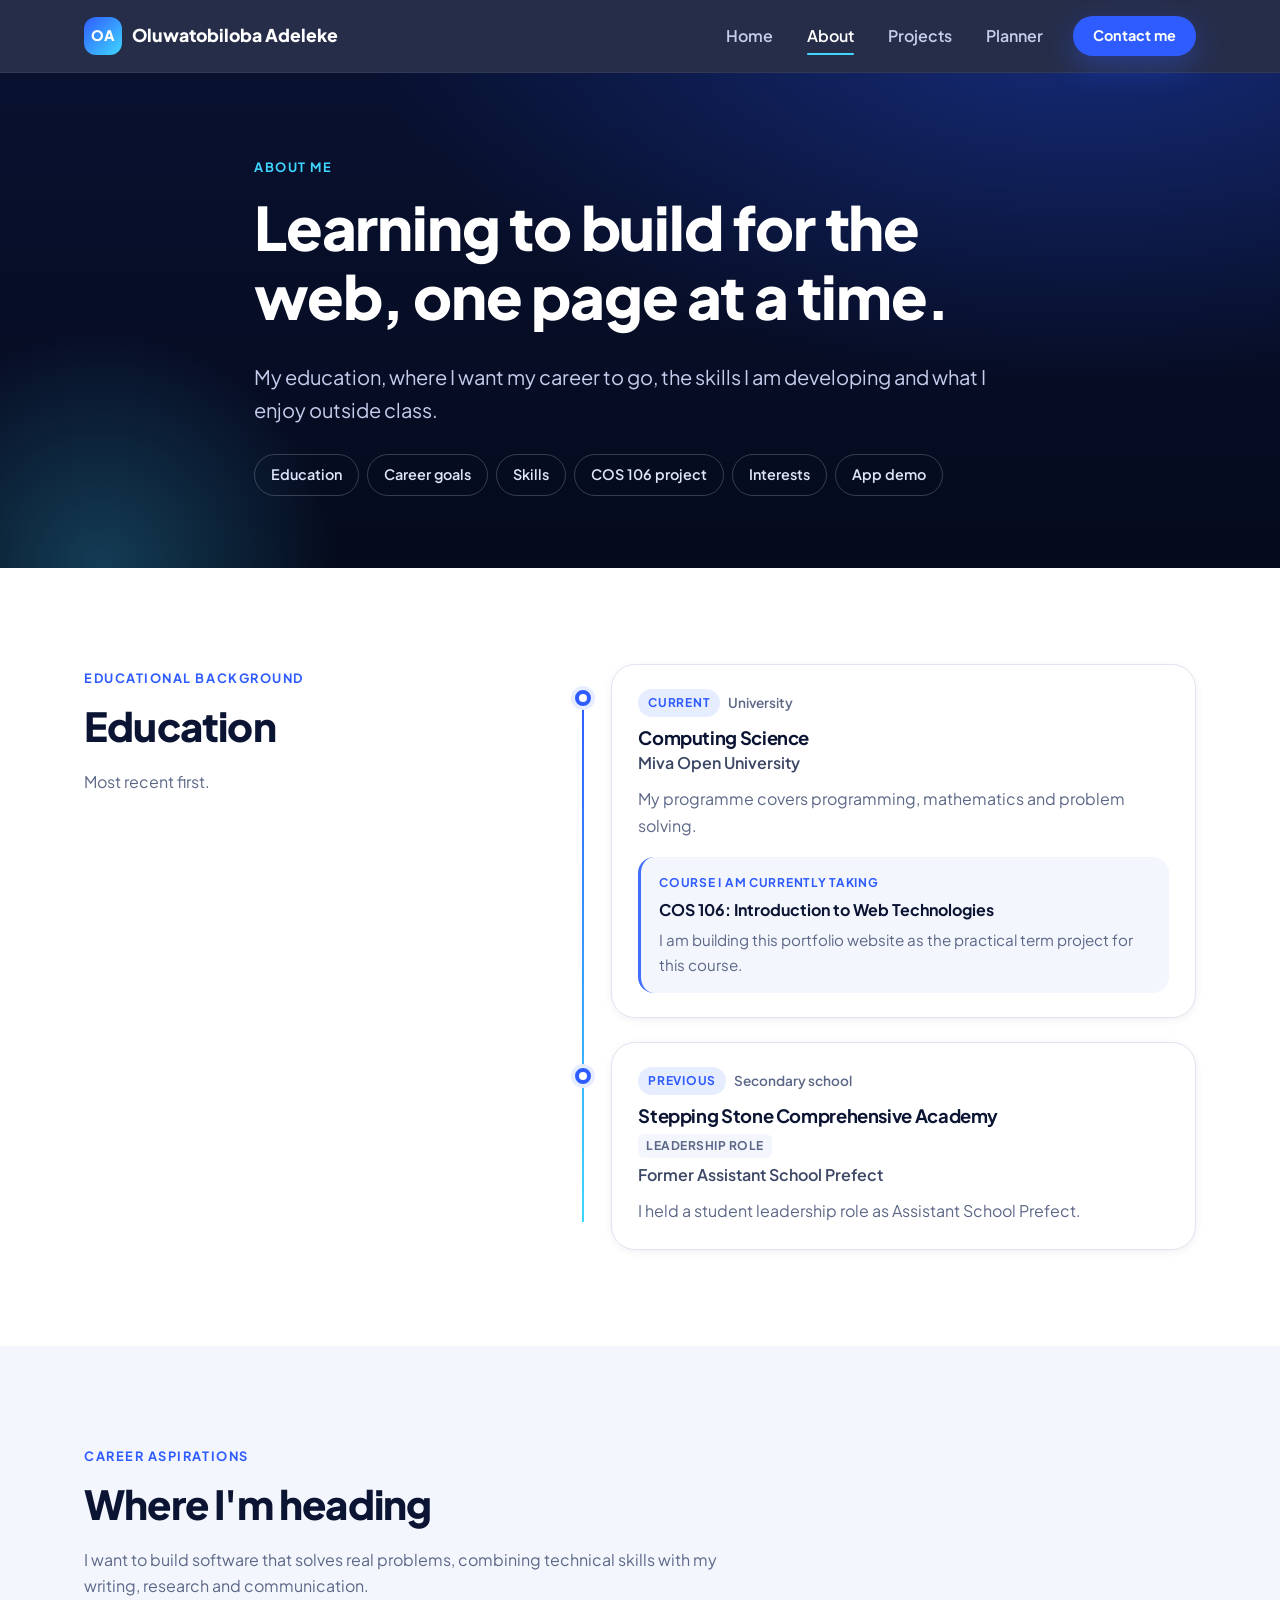
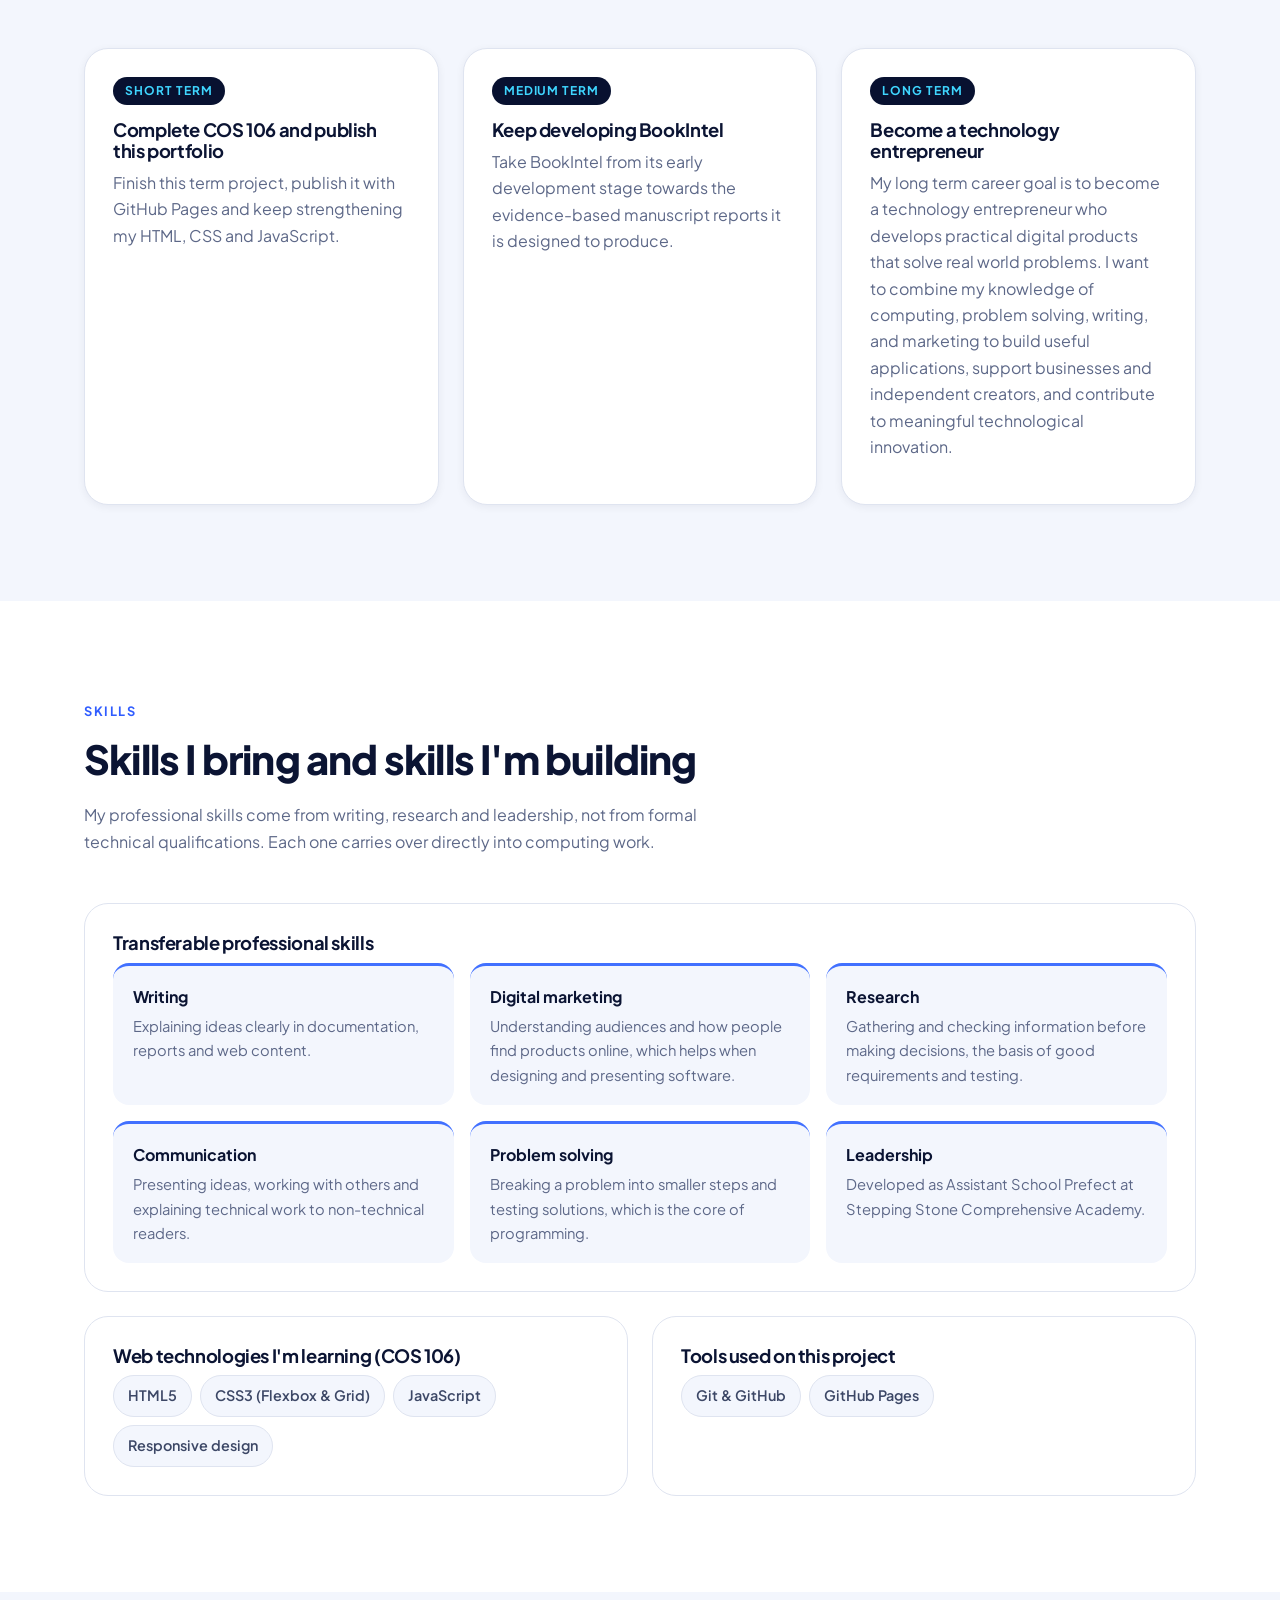
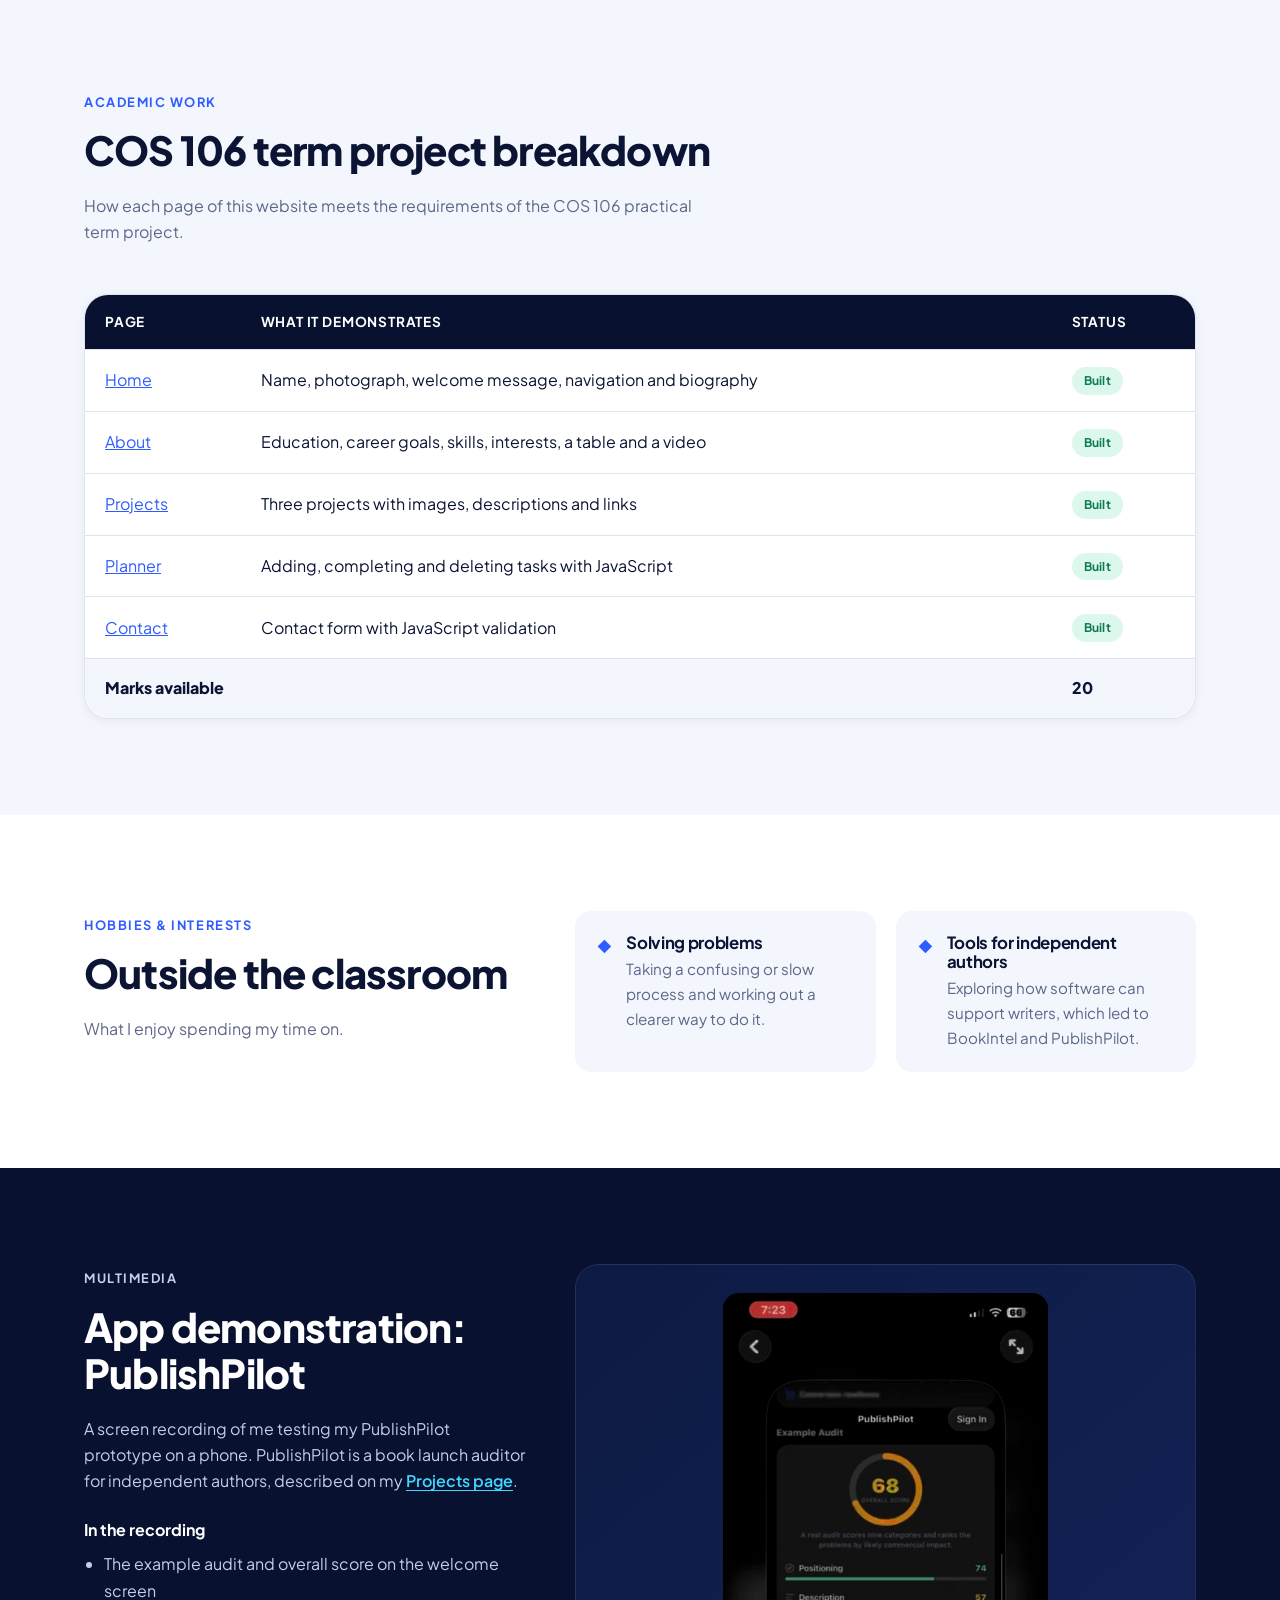
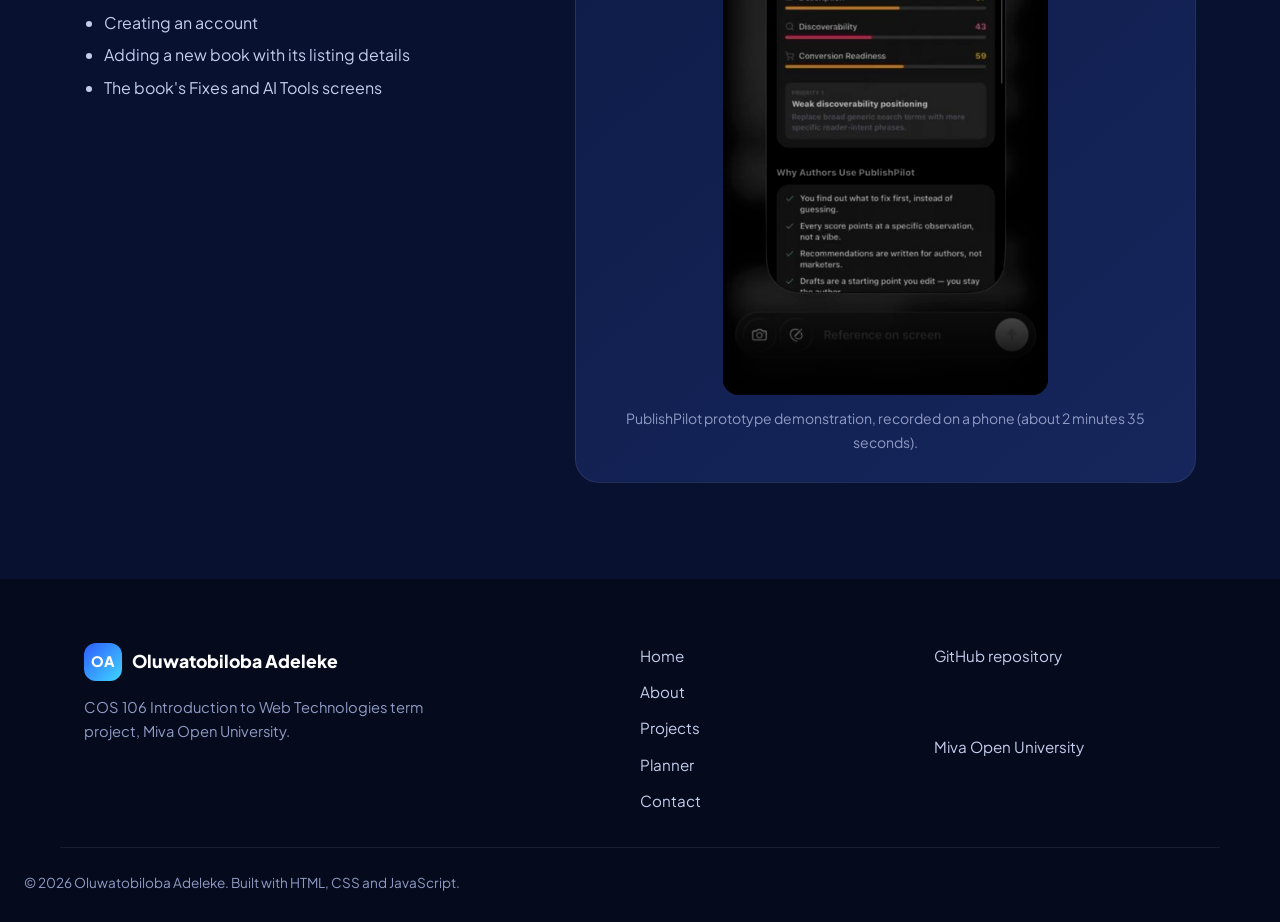
==== commit ef2ceae9: "Replace placeholder audio with PublishPilot demonstration video - About: new "App demonstration: Pub" ====
--- a/about.html
+++ b/about.html
@@ -47,7 +47,7 @@
           <a href="#skills">Skills</a>
           <a href="#coursework">COS 106 project</a>
           <a href="#interests">Interests</a>
-          <a href="#audio">Audio intro</a>
+          <a href="#demo">App demo</a>
         </nav>
       </div>
     </section>
@@ -186,7 +186,7 @@
               </tr>
               <tr>
                 <td data-label="Page"><a href="about.html">About</a></td>
-                <td data-label="What it demonstrates">Education, career goals, skills, interests, a table and audio</td>
+                <td data-label="What it demonstrates">Education, career goals, skills, interests, a table and a video</td>
                 <td data-label="Status"><span class="badge badge-green">Built</span></td>
               </tr>
               <tr>
@@ -231,24 +231,30 @@
       </div>
     </section>
 
-    <!-- ===== Multimedia ===== -->
-    <section class="section section-dark" id="audio" aria-labelledby="audio-title">
+    <!-- ===== Multimedia: app demonstration video ===== -->
+    <section class="section section-dark" id="demo" aria-labelledby="demo-title">
       <div class="container split">
         <div class="reveal">
           <p class="eyebrow">Multimedia</p>
-          <h2 id="audio-title">Audio introduction</h2>
+          <h2 id="demo-title">App demonstration: PublishPilot</h2>
           <p>
-            Press play to listen. The current file is a short placeholder chime created for this project.
-            Replace <code>media/intro.wav</code> with a recording of yourself introducing who you are.
+            A screen recording of me testing my PublishPilot prototype on a phone. PublishPilot is a
+            book launch auditor for independent authors, described on my <a class="text-link-light" href="projects.html">Projects page</a>.
           </p>
-        </div>
-        <figure class="media-card reveal">
-          <audio controls preload="metadata">
-            <source src="media/intro.wav" type="audio/wav">
-            Your browser does not support the audio element.
-            <a href="media/intro.wav">Download the audio file</a> instead.
-          </audio>
-          <figcaption>Audio introduction (placeholder, about 6 seconds)</figcaption>
+          <p class="demo-list-title">In the recording</p>
+          <ul class="demo-list">
+            <li>The example audit and overall score on the welcome screen</li>
+            <li>Creating an account</li>
+            <li>Adding a new book with its listing details</li>
+            <li>The book's Fixes and AI Tools screens</li>
+          </ul>
+        </div>
+        <figure class="media-card media-card-video reveal">
+          <video controls preload="metadata" playsinline poster="images/appdemo-poster.jpg" width="444" height="960">
+            <source src="media/appdemo.mp4" type="video/mp4">
+            <p>Your browser cannot play this video. <a href="media/appdemo.mp4">Download the PublishPilot demonstration (MP4, 12 MB)</a> instead.</p>
+          </video>
+          <figcaption>PublishPilot prototype demonstration, recorded on a phone (about 2 minutes 35 seconds).</figcaption>
         </figure>
       </div>
     </section>
--- a/css/style.css
+++ b/css/style.css
@@ -586,8 +586,25 @@
   background: linear-gradient(140deg, var(--navy-800), var(--navy-700));
   border: 1px solid rgba(255, 255, 255, 0.08);
 }
-.media-card audio { width: 100%; }
 .media-card figcaption { margin-top: 12px; font-size: 0.875rem; color: #8f9bc4; }
+/* Portrait phone recording: fits the card width and never taller than the screen */
+.media-card-video { text-align: center; }
+.media-card video {
+  display: block;
+  width: auto;
+  height: auto;
+  max-width: 100%;
+  max-height: 78vh;
+  aspect-ratio: 37 / 80;
+  margin-inline: auto;
+  border-radius: var(--radius);
+  background: #000;
+}
+.demo-list-title { margin: 22px 0 8px; font-weight: 700; color: #fff !important; }
+.demo-list { margin: 0; padding-left: 20px; color: #c4cdec; }
+.demo-list li + li { margin-top: 6px; }
+.text-link-light { color: var(--cyan-400); font-weight: 600; text-decoration: underline; text-underline-offset: 3px; }
+.text-link-light:hover { color: #fff; }
 
 /* ---------- 9. Tables ---------- */
 .table-wrap {
